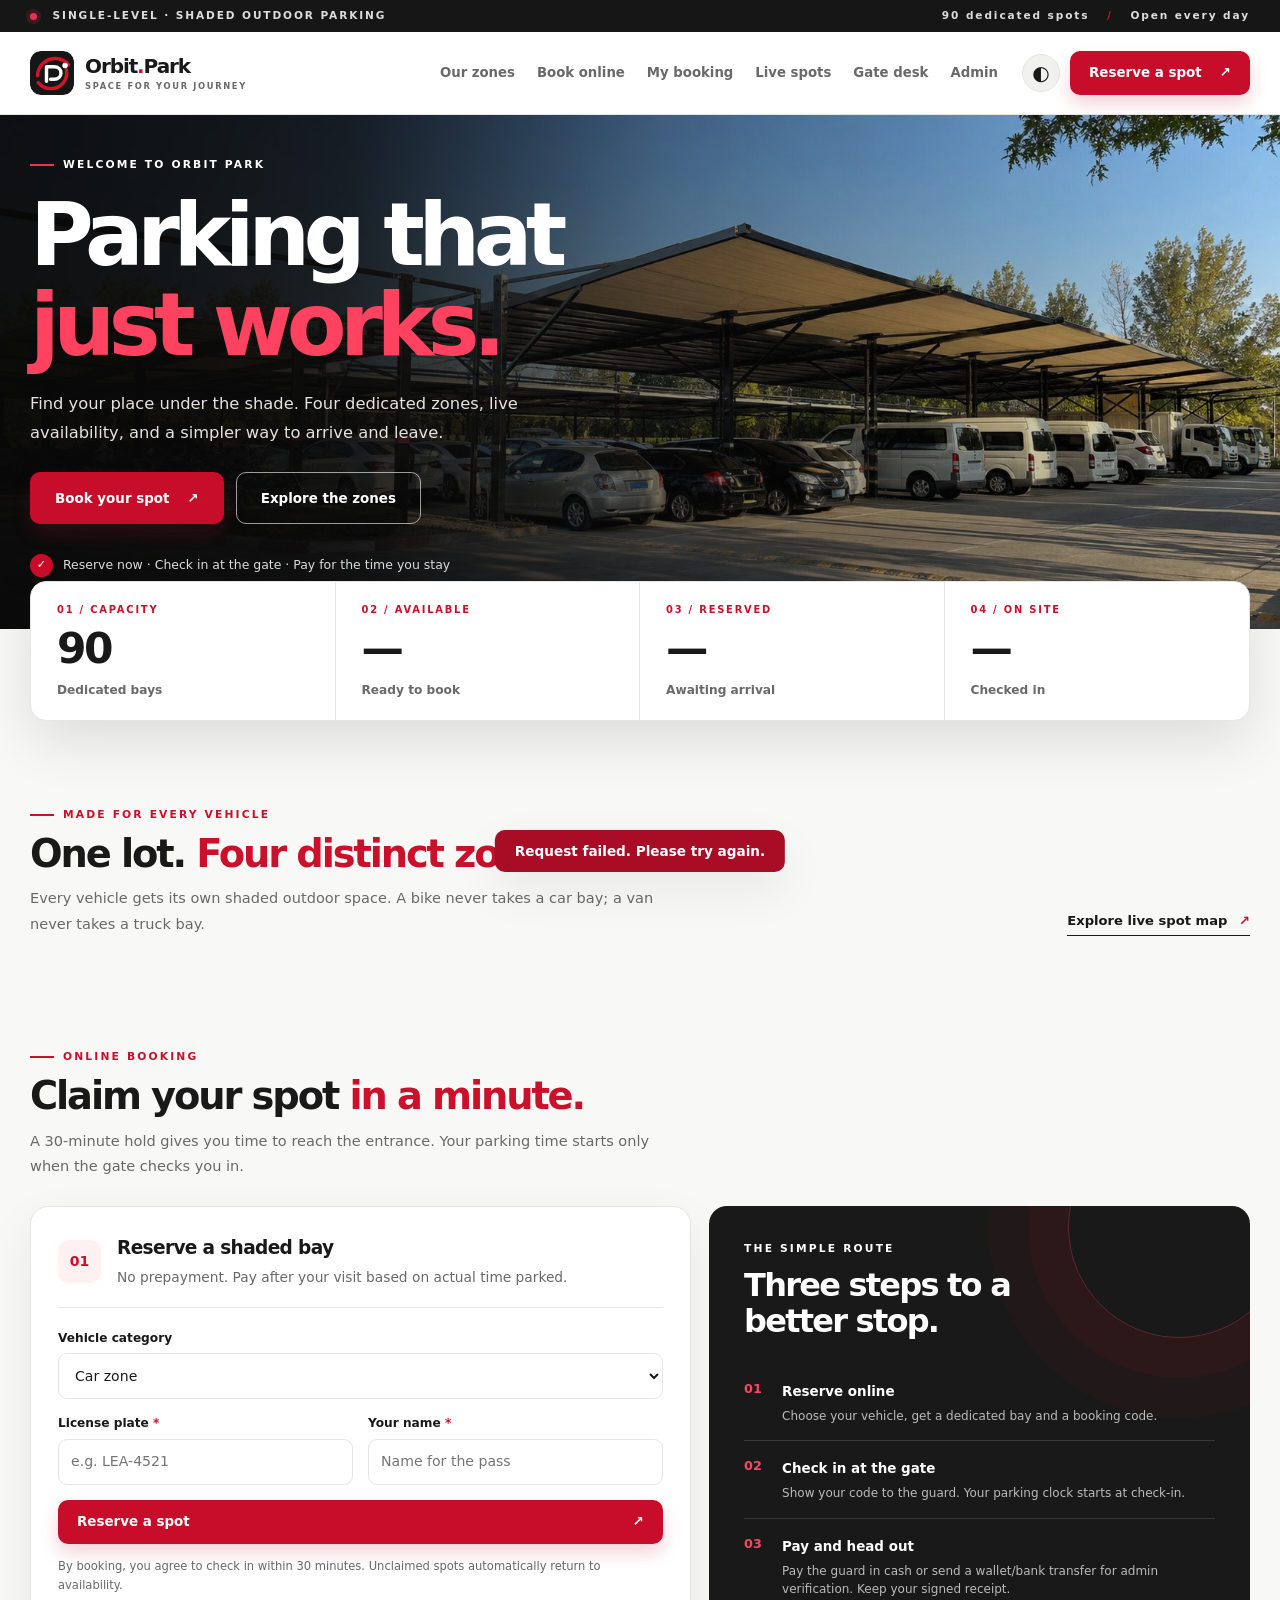
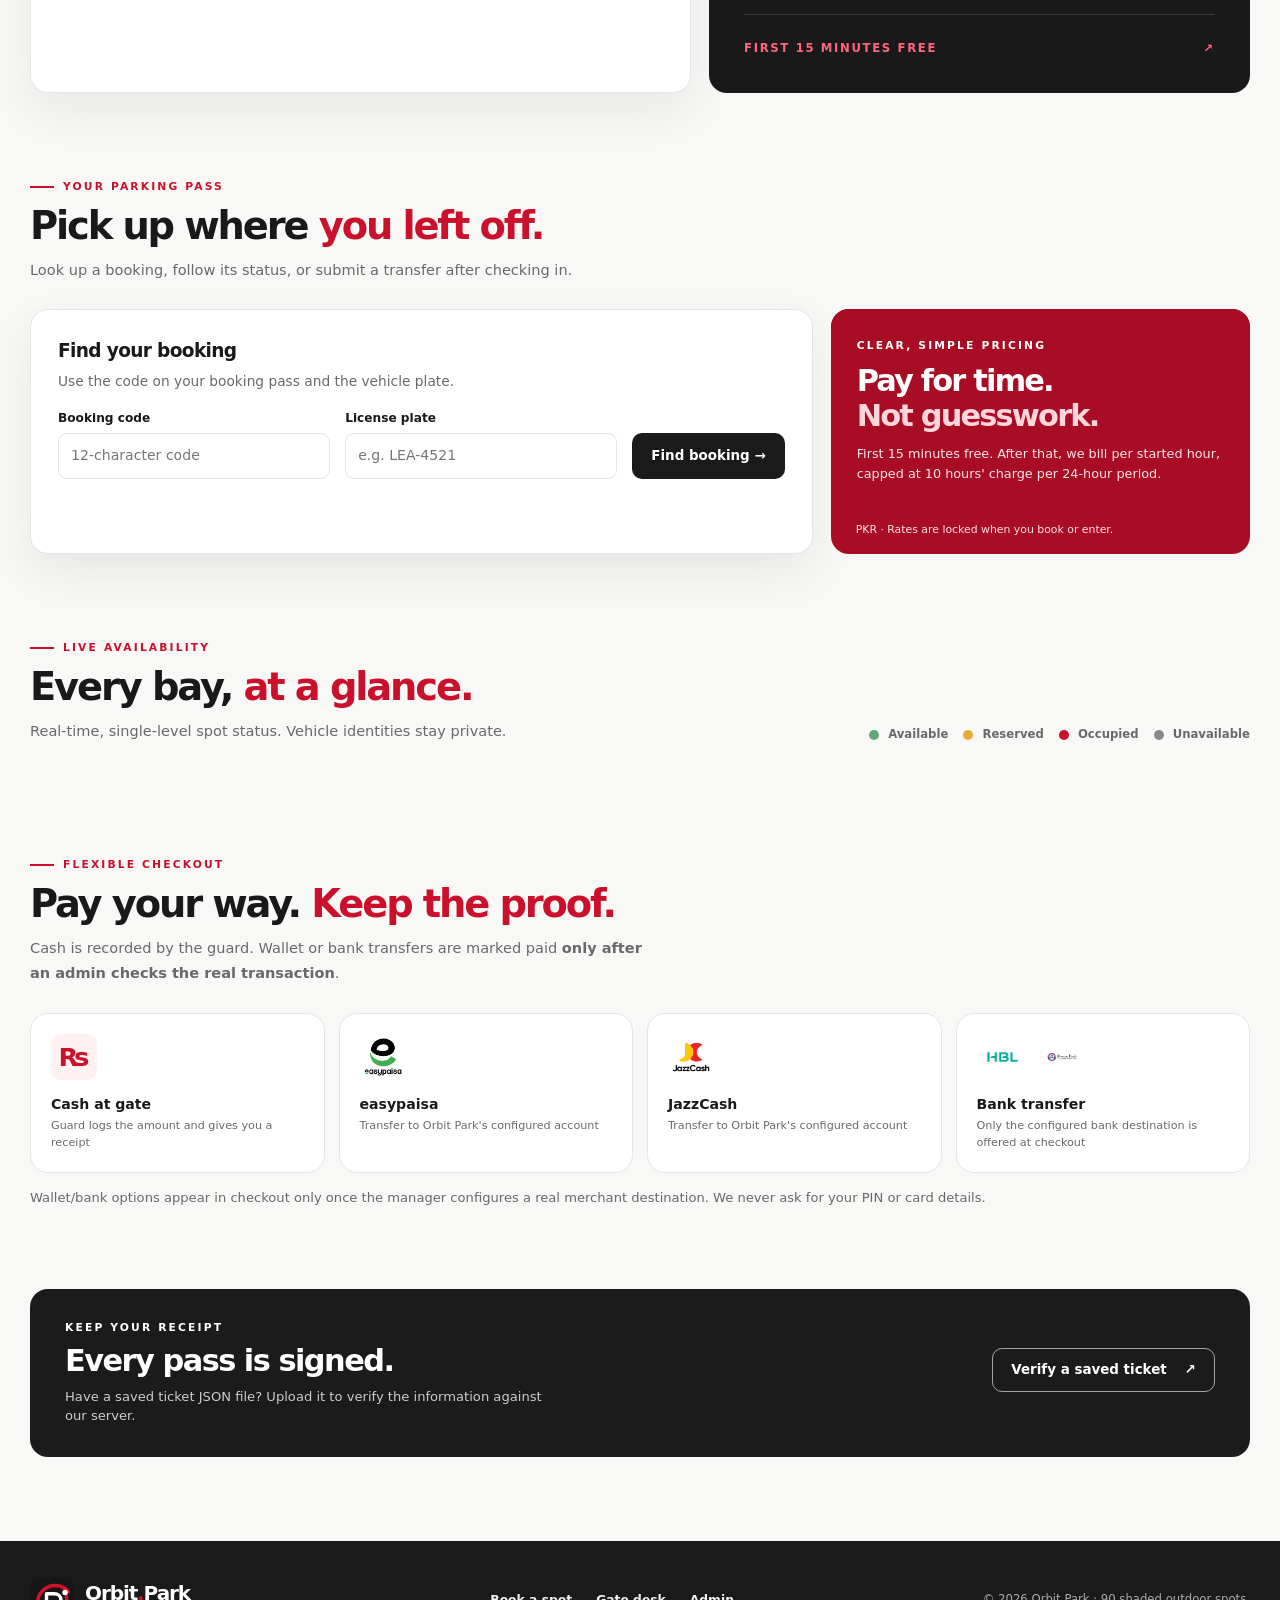
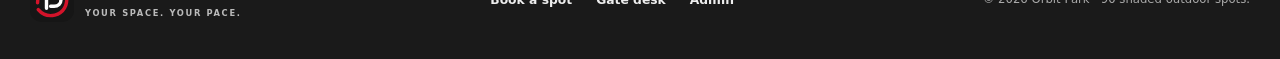
==== web/index.html @ 3fe0fc77 "Build Orbit Park single-level parking workflows Co-authored-by: arena-agent <297053741+arena-agent@u" ====
<!doctype html>
<html lang="en" data-theme="light">
<head>
  <meta charset="utf-8">
  <meta name="viewport" content="width=device-width, initial-scale=1, viewport-fit=cover">
  <meta name="theme-color" content="#171717">
  <meta name="description" content="Reserve a shaded spot at Orbit Park. 90 dedicated bays for cars, bikes, vans and trucks.">
  <title>Orbit Park — A better place to park</title>
  <link rel="icon" href="img/logo.svg" type="image/svg+xml">
  <link rel="stylesheet" href="style.css">
</head>
<body>
  <div class="announcement"><div class="shell announcement-inner"><span><i class="live-dot"></i> SINGLE-LEVEL · SHADED OUTDOOR PARKING</span><span>90 dedicated spots <span class="sep">/</span> Open every day</span></div></div>
  <header class="topbar"><div class="shell nav-shell">
    <a class="brand" href="/" aria-label="Orbit Park home"><img src="img/logo.svg" alt="" width="44" height="44"><span><b>Orbit<span class="brand-accent">.</span>Park</b><small>SPACE FOR YOUR JOURNEY</small></span></a>
    <nav class="nav" id="siteNav" aria-label="Main navigation"><a href="#zones">Our zones</a><a href="#booking">Book online</a><a href="#manage">My booking</a><a href="#map">Live spots</a><a class="nav-gate" href="/gate">Gate desk</a><a href="/admin">Admin</a></nav>
    <div class="nav-actions"><button id="themeToggle" class="theme-toggle" type="button" title="Switch light / dark theme" aria-label="Switch light / dark theme">◐</button><a class="btn btn-red nav-cta" href="#booking">Reserve a spot <span aria-hidden="true">↗</span></a><button class="burger" id="burger" type="button" aria-controls="siteNav" aria-expanded="false" aria-label="Open menu"><span></span><span></span><span></span></button></div>
  </div></header>

  <main>
    <section class="hero" id="top"><img class="hero-photo" src="img/orbit-outdoor-parking.jpg" alt="Realistic view of a shaded outdoor parking lot with separate motorcycle, car, van and truck areas" id="heroImg"><div class="hero-overlay"></div>
      <div class="shell hero-inner"><div class="hero-content"><div class="eyebrow light"><span class="dash"></span> WELCOME TO ORBIT PARK</div>
        <h1>Parking that<br><em>just works.</em></h1><p>Find your place under the shade. Four dedicated zones, live availability, and a simpler way to arrive and leave.</p>
        <div class="hero-actions"><a href="#booking" class="btn btn-red btn-lg">Book your spot <span aria-hidden="true">↗</span></a><a href="#zones" class="btn btn-outline-white btn-lg">Explore the zones</a></div>
        <div class="hero-proof"><span class="proof-icon">✓</span><span>Reserve now · Check in at the gate · Pay for the time you stay</span></div>
      </div></div><div class="hero-index" aria-hidden="true">01 / 04 &nbsp; • &nbsp; BIKES &nbsp; • &nbsp; CARS &nbsp; • &nbsp; VANS &nbsp; • &nbsp; TRUCKS</div>
    </section>

    <div class="shell main-content">
      <section class="metrics" aria-label="Live parking availability"><div class="metric"><span>01 / CAPACITY</span><strong id="sTotal">90</strong><small>Dedicated bays</small></div><div class="metric"><span>02 / AVAILABLE</span><strong id="sFree">—</strong><small>Ready to book</small></div><div class="metric"><span>03 / RESERVED</span><strong id="sReserved">—</strong><small>Awaiting arrival</small></div><div class="metric"><span>04 / ON SITE</span><strong id="sOccupied">—</strong><small>Checked in</small></div></section>

      <section class="section" id="zones"><div class="section-heading"><div><div class="eyebrow"><span class="dash"></span> MADE FOR EVERY VEHICLE</div><h2>One lot. <span>Four distinct zones.</span></h2><p>Every vehicle gets its own shaded outdoor space. A bike never takes a car bay; a van never takes a truck bay.</p></div><a href="#map" class="text-link">Explore live spot map <span>↗</span></a></div><div class="zone-cards" id="zoneCards" aria-live="polite"></div></section>

      <section class="section booking-section" id="booking"><div class="section-heading"><div><div class="eyebrow"><span class="dash"></span> ONLINE BOOKING</div><h2>Claim your spot <span>in a minute.</span></h2><p>A 30-minute hold gives you time to reach the entrance. Your parking time starts only when the gate checks you in.</p></div></div>
        <div class="booking-layout"><div class="panel form-panel"><div class="panel-head"><div class="panel-icon">01</div><div><h3>Reserve a shaded bay</h3><p>No prepayment. Pay after your visit based on actual time parked.</p></div></div>
          <form id="bookingForm" autocomplete="off"><label for="bType">Vehicle category</label><select id="bType" required><option value="CAR">Car zone</option><option value="MOTORCYCLE">Bike zone</option><option value="VAN">Van zone</option><option value="TRUCK">Truck zone</option></select>
            <div class="form-row"><div><label for="bPlate">License plate <span class="required">*</span></label><input id="bPlate" required maxlength="15" pattern="[A-Za-z0-9\- ]{2,15}" placeholder="e.g. LEA-4521" autocapitalize="characters"></div><div><label for="bOwner">Your name <span class="required">*</span></label><input id="bOwner" required maxlength="60" placeholder="Name for the pass"></div></div>
            <button class="btn btn-red btn-wide" type="submit" id="bookBtn">Reserve a spot <span aria-hidden="true">↗</span></button><p class="form-note">By booking, you agree to check in within 30 minutes. Unclaimed spots automatically return to availability.</p>
          </form></div>
          <aside class="process-panel"><div class="eyebrow light">THE SIMPLE ROUTE</div><h3>Three steps to a better stop.</h3><div class="process-steps"><div><span class="process-num">01</span><div><b>Reserve online</b><p>Choose your vehicle, get a dedicated bay and a booking code.</p></div></div><div><span class="process-num">02</span><div><b>Check in at the gate</b><p>Show your code to the guard. Your parking clock starts at check-in.</p></div></div><div><span class="process-num">03</span><div><b>Pay and head out</b><p>Pay the guard in cash or send a wallet/bank transfer for admin verification. Keep your signed receipt.</p></div></div></div><div class="process-foot">FIRST 15 MINUTES FREE <span>↗</span></div></aside>
        </div>
      </section>

      <section class="section manage-section" id="manage"><div class="section-heading"><div><div class="eyebrow"><span class="dash"></span> YOUR PARKING PASS</div><h2>Pick up where <span>you left off.</span></h2><p>Look up a booking, follow its status, or submit a transfer after checking in.</p></div></div>
        <div class="manage-layout"><div class="panel"><h3>Find your booking</h3><p class="muted">Use the code on your booking pass and the vehicle plate.</p><form class="form-row lookup-form" id="lookupForm"><div><label for="lookupId">Booking code</label><input id="lookupId" required maxlength="16" placeholder="12-character code" autocapitalize="characters"></div><div><label for="lookupPlate">License plate</label><input id="lookupPlate" required maxlength="15" placeholder="e.g. LEA-4521" autocapitalize="characters"></div><button class="btn btn-dark" type="submit">Find booking →</button></form><div id="bookingResult" class="hidden" aria-live="polite"></div></div>
          <div class="rates-panel"><div class="rates-head"><span class="eyebrow light">CLEAR, SIMPLE PRICING</span><h3>Pay for time.<br><em>Not guesswork.</em></h3><p>First 15 minutes free. After that, we bill per started hour, capped at 10 hours' charge per 24-hour period.</p></div><div id="ratesList"></div><small>PKR · Rates are locked when you book or enter.</small></div></div>
      </section>

      <section class="section" id="map"><div class="section-heading"><div><div class="eyebrow"><span class="dash"></span> LIVE AVAILABILITY</div><h2>Every bay, <span>at a glance.</span></h2><p>Real-time, single-level spot status. Vehicle identities stay private.</p></div><div class="legend"><span><i class="legend-dot free"></i> Available</span><span><i class="legend-dot reserved"></i> Reserved</span><span><i class="legend-dot occupied"></i> Occupied</span><span><i class="legend-dot blocked"></i> Unavailable</span></div></div><div id="zonesMap" class="map-sections" aria-live="polite"></div></section>

      <section class="section payment-information" id="payments"><div class="section-heading"><div><div class="eyebrow"><span class="dash"></span> FLEXIBLE CHECKOUT</div><h2>Pay your way. <span>Keep the proof.</span></h2><p>Cash is recorded by the guard. Wallet or bank transfers are marked paid <strong>only after an admin checks the real transaction</strong>.</p></div></div><div class="payment-tiles"><div class="payment-tile"><div class="cash-icon">₨</div><b>Cash at gate</b><small>Guard logs the amount and gives you a receipt</small></div><div class="payment-tile"><img src="img/easypaisa.png" alt="Official easypaisa logo"><b>easypaisa</b><small>Transfer to Orbit Park's configured account</small></div><div class="payment-tile"><img src="img/jazzcash.png" alt="Official JazzCash logo"><b>JazzCash</b><small>Transfer to Orbit Park's configured account</small></div><div class="payment-tile bank-logos"><div><img src="img/hbl.png" alt="HBL logo"><img src="img/meezan.webp" alt="Meezan Bank logo"></div><b>Bank transfer</b><small>Only the configured bank destination is offered at checkout</small></div></div><p class="muted small">Wallet/bank options appear in checkout only once the manager configures a real merchant destination. We never ask for your PIN or card details.</p></section>

      <section class="verify-strip"><div><div class="eyebrow light">KEEP YOUR RECEIPT</div><h2>Every pass is signed.</h2><p>Have a saved ticket JSON file? Upload it to verify the information against our server.</p></div><label class="btn btn-outline-white" for="verifyFile">Verify a saved ticket <span aria-hidden="true">↗</span></label><input type="file" id="verifyFile" accept=".json,application/json" class="visually-hidden"><div id="verifyResult" class="verify-result" aria-live="polite"></div></section>
    </div>
  </main>
  <footer class="footer"><div class="shell footer-inner"><a class="brand" href="/"><img src="img/logo.svg" alt="" width="38" height="38"><span><b>Orbit<span class="brand-accent">.</span>Park</b><small>YOUR SPACE. YOUR PACE.</small></span></a><div><a href="#booking">Book a spot</a><a href="/gate">Gate desk</a><a href="/admin">Admin</a></div><small>© <span id="year"></span> Orbit Park · 90 shaded outdoor spots.</small></div></footer>

  <div class="modal" id="receiptModal" hidden role="dialog" aria-modal="true" aria-labelledby="receiptTitle"><div class="modal-box"><div class="modal-header"><div><span class="eyebrow">ORBIT PARK</span><h3 id="receiptTitle">Your parking pass</h3></div><button class="icon-button" id="receiptClose" type="button" aria-label="Close receipt">×</button></div><div id="receiptContent" class="receipt"></div><div class="modal-actions"><button id="receiptPng" type="button" class="btn btn-red">↓ Save image</button><button id="receiptPrint" type="button" class="btn btn-dark">Print</button><button id="receiptJson" type="button" class="btn btn-plain">↓ Ticket file</button><button id="receiptHtml" type="button" class="btn btn-plain">↓ HTML</button><button id="receiptShare" type="button" class="btn btn-plain">Share</button></div></div></div>
  <div class="toast" id="toast" role="status" aria-live="polite"></div>
  <script src="common.js"></script><script src="app.js"></script>
</body>
</html>
---- web/style.css ----
/* Orbit Park — red / black / white. Single-level, shaded outdoor parking. */
:root{--bg:#f8f8f7;--surface:#fff;--surface-2:#f1f1f0;--ink:#191919;--muted:#696969;--line:#e6e5e3;--red:#ca102a;--red-deep:#a00a20;--red-wash:#fff0f2;--black:#191919;--shadow:0 18px 48px rgba(21,20,20,.07);--radius:18px;color-scheme:light}
[data-theme="dark"]{--bg:#111112;--surface:#1b1b1d;--surface-2:#262629;--ink:#fafafa;--muted:#b2b2b4;--line:#343437;--red:#ed3150;--red-deep:#c91234;--red-wash:#391d25;--black:#111112;--shadow:0 18px 48px rgba(0,0,0,.24);color-scheme:dark}
*{box-sizing:border-box}html{scroll-behavior:smooth;scroll-padding-top:105px}body{margin:0;background:var(--bg);color:var(--ink);font:16px/1.5 Inter,"Segoe UI",system-ui,-apple-system,sans-serif;-webkit-font-smoothing:antialiased}button,input,select,textarea{font:inherit}button,a{-webkit-tap-highlight-color:transparent}a{color:inherit}button{cursor:pointer}img{max-width:100%}.hidden,[hidden]{display:none!important}.visually-hidden{position:absolute;width:1px;height:1px;padding:0;margin:-1px;overflow:hidden;clip:rect(0,0,0,0);white-space:nowrap;border:0}.shell{width:min(1220px,calc(100% - 48px));margin:auto}.muted{color:var(--muted)}.small{font-size:.82rem}.red-period,.brand-accent{color:var(--red)}.required{color:var(--red)}
:focus-visible{outline:3px solid var(--red);outline-offset:3px}::selection{background:var(--red);color:#fff}
.announcement{background:#161616;color:#ddd;font-size:.66rem;font-weight:750;letter-spacing:.18em}.announcement-inner{display:flex;align-items:center;justify-content:space-between;gap:16px;min-height:32px}.announcement .sep{color:var(--red);padding:0 12px}.live-dot{display:inline-block;width:7px;height:7px;background:#eb3150;border-radius:50%;box-shadow:0 0 0 4px rgba(235,49,80,.16);margin-right:10px;vertical-align:middle}.topbar{background:var(--surface);border-bottom:1px solid var(--line);position:sticky;top:0;z-index:20}.nav-shell{display:flex;align-items:center;gap:24px;min-height:82px}.brand{display:inline-flex;align-items:center;gap:11px;text-decoration:none;flex-shrink:0}.brand img{width:44px;height:44px;border-radius:11px}.brand > span{display:flex;flex-direction:column;line-height:1.1}.brand b{font-size:1.25rem;letter-spacing:-.055em;font-weight:850;color:var(--ink)}.brand small{font-size:.52rem;letter-spacing:.2em;font-weight:800;color:var(--muted);margin-top:5px}.nav{display:flex;align-items:center;justify-content:center;gap:22px;margin-left:auto}.nav a{text-decoration:none;font-size:.83rem;font-weight:700;color:var(--muted);white-space:nowrap;transition:color .15s}.nav a:hover{color:var(--red)}.nav-actions{display:flex;align-items:center;gap:10px;flex-shrink:0}.theme-toggle{border:1px solid var(--line);border-radius:50%;width:38px;height:38px;background:var(--surface-2);color:var(--ink);font-size:1.25rem;line-height:1}.theme-toggle:hover{color:var(--red)}.burger{display:none;flex-direction:column;gap:4px;justify-content:center;align-items:center;width:42px;height:42px;border:1px solid var(--line);border-radius:10px;background:var(--surface)}.burger span{width:20px;height:2px;background:var(--ink);border-radius:2px}
.btn{display:inline-flex;align-items:center;justify-content:center;gap:18px;min-height:44px;padding:11px 18px;border-radius:10px;font-size:.84rem;font-weight:800;line-height:1.15;white-space:nowrap;text-decoration:none;border:1px solid transparent;transition:transform .18s,background .18s,box-shadow .18s,color .18s}.btn:hover:not(:disabled){transform:translateY(-2px)}.btn:disabled{opacity:.56;cursor:not-allowed}.btn-red{color:#fff;background:#c80d2a;box-shadow:0 9px 18px rgba(199,17,46,.19)}.btn-red:hover:not(:disabled){background:#a80820;box-shadow:0 13px 24px rgba(199,17,46,.25)}.btn-dark{background:#1a1a1a;color:#fff}.btn-dark:hover:not(:disabled){background:#353535}.btn-plain{background:var(--surface);border-color:var(--line);color:var(--ink)}.btn-plain:hover:not(:disabled){border-color:var(--red);color:var(--red)}.btn-outline-white{border-color:rgba(255,255,255,.6);background:transparent;color:#fff}.btn-outline-white:hover{border-color:#fff;background:rgba(255,255,255,.11)}.btn-lg{min-height:52px;padding:15px 24px}.btn-wide{width:100%;justify-content:space-between}.text-link{text-decoration:none;color:var(--ink);font-size:.82rem;font-weight:800;white-space:nowrap;border-bottom:1px solid var(--ink);padding-bottom:5px}.text-link span{color:var(--red);margin-left:7px}
.hero{position:relative;min-height:492px;background:#1b1b1b;overflow:hidden;color:#fff}.hero-photo{position:absolute;inset:0;width:100%;height:100%;object-fit:cover;object-position:center 58%;transition:transform 8s ease-out}.hero:hover .hero-photo{transform:scale(1.04)}.hero-overlay{position:absolute;inset:0;background:linear-gradient(90deg,rgba(9,9,9,.9) 0%,rgba(10,10,10,.81) 27%,rgba(13,13,13,.46) 51%,rgba(14,14,14,.03) 100%),linear-gradient(0deg,rgba(0,0,0,.24),transparent 45%)}.hero-inner{position:relative;min-height:492px;display:flex;align-items:center}.hero-content{max-width:620px;padding:42px 0 52px}.eyebrow{display:flex;align-items:center;gap:9px;color:var(--red);font-size:.67rem;font-weight:850;letter-spacing:.2em;text-transform:uppercase}.eyebrow.light{color:#fff}.eyebrow .dash{display:inline-block;width:24px;height:2px;background:var(--red)}.hero .eyebrow{color:#fff}.hero .eyebrow .dash{background:#ed3150}.hero h1{font-size:clamp(3.7rem,6.8vw,6.4rem);letter-spacing:-.075em;line-height:1.035;margin:17px 0 20px;font-weight:880}.hero h1 em,.auth-intro h1 em{font-style:normal;color:#ff4260}.hero p{font-size:1.02rem;line-height:1.75;max-width:510px;color:#e6e2e2;margin:0 0 25px}.hero-actions{display:flex;flex-wrap:wrap;gap:12px}.hero-proof{display:flex;align-items:center;gap:10px;color:#ddd;font-size:.78rem;margin-top:30px}.proof-icon{display:grid;place-items:center;width:23px;height:23px;border-radius:50%;background:#c80d2a;color:#fff;font-size:.7rem;font-weight:900}.hero-index{position:absolute;right:30px;bottom:27px;font-size:.66rem;letter-spacing:.12em;font-weight:800;color:#fff}.main-content{padding-bottom:84px}
.metrics{position:relative;z-index:3;margin-top:-48px;display:grid;grid-template-columns:repeat(4,1fr);background:var(--surface);border-radius:16px;box-shadow:0 20px 55px rgba(13,13,13,.11);border:1px solid var(--line);overflow:hidden}.metric{padding:21px 26px;display:flex;flex-direction:column;border-right:1px solid var(--line)}.metric:last-child{border-right:0}.metric span{font-size:.62rem;font-weight:850;letter-spacing:.18em;color:var(--red)}.metric strong{font-size:2.65rem;font-weight:850;line-height:1.15;letter-spacing:-.06em;margin:7px 0}.metric small{color:var(--muted);font-weight:650;font-size:.76rem}.section{padding-top:86px}.section-heading{display:flex;align-items:flex-end;justify-content:space-between;gap:25px;margin-bottom:27px}.section-heading h2{font-size:clamp(1.85rem,3vw,2.7rem);letter-spacing:-.055em;line-height:1.15;margin:9px 0;font-weight:840}.section-heading h2 span{color:var(--red)}.section-heading p{margin:0;max-width:630px;color:var(--muted);font-size:.91rem;line-height:1.75}
.zone-cards{display:grid;grid-template-columns:repeat(4,1fr);gap:16px}.zone-card{background:var(--surface);border:1px solid var(--line);border-radius:var(--radius);padding:23px;display:flex;flex-direction:column;min-height:244px;box-shadow:var(--shadow);transition:transform .2s,border-color .2s}.zone-card:hover{transform:translateY(-4px);border-color:var(--red)}.zone-card:first-child{background:#1e1e1f;color:#fff;border-color:#1e1e1f}.zone-card:first-child .zone-meta,.zone-card:first-child .zone-sub{color:#c9c9c9}.zone-card:first-child .zone-progress{background:#3c3c3c}.zone-top{display:flex;align-items:center;justify-content:space-between}.zone-icon{display:inline-flex;width:52px;height:52px;align-items:center;justify-content:center;border-radius:13px;background:var(--red-wash)}.zone-icon img{width:34px;height:34px;object-fit:contain}.zone-card:first-child .zone-icon{background:#44212a}.zone-tag{font-size:.61rem;letter-spacing:.13em;font-weight:900;color:var(--red)}.zone-card h3{font-size:1.37rem;letter-spacing:-.045em;margin:23px 0 1px}.zone-sub{font-size:.73rem;color:var(--muted);margin:0}.zone-number{display:flex;align-items:baseline;gap:8px;margin:18px 0 12px}.zone-number strong{font-size:2rem;line-height:1;font-weight:850;letter-spacing:-.06em}.zone-number span{font-size:.75rem;color:var(--muted)}.zone-progress{background:var(--surface-2);height:6px;border-radius:99px;overflow:hidden}.zone-progress i{display:block;height:100%;background:var(--red);border-radius:99px}.zone-foot{display:flex;justify-content:space-between;align-items:center;margin-top:17px;font-size:.73rem;font-weight:750}.zone-foot a{text-decoration:none;color:var(--red)}.zone-card:first-child .zone-foot a{color:#ff6b80}
.booking-layout,.manage-layout{display:grid;grid-template-columns:1.1fr .9fr;gap:18px}.panel{border:1px solid var(--line);background:var(--surface);border-radius:var(--radius);padding:27px;box-shadow:var(--shadow)}.panel h2,.panel h3{font-size:1.16rem;letter-spacing:-.035em;margin:0 0 5px}.panel p{font-size:.86rem;line-height:1.65;margin:0 0 16px;color:var(--muted)}.panel-head{display:flex;align-items:center;gap:16px;border-bottom:1px solid var(--line);padding-bottom:18px;margin-bottom:21px}.panel-head p{margin:0}.panel-icon{flex:none;width:43px;height:43px;border-radius:11px;background:var(--red-wash);color:var(--red);display:grid;place-items:center;font-size:.88rem;font-weight:850}form label,label{display:block;margin-bottom:6px;color:var(--ink);font-size:.76rem;font-weight:750}input,select,textarea{width:100%;display:block;min-height:46px;border:1px solid var(--line);border-radius:9px;padding:10px 12px;background:var(--surface);color:var(--ink);font-size:.88rem;outline:0;transition:border-color .2s,box-shadow .2s;margin-bottom:15px}input:focus,select:focus,textarea:focus{border-color:var(--red);box-shadow:0 0 0 3px rgba(200,13,42,.12)}textarea{resize:vertical}.form-row{display:flex;align-items:flex-start;gap:15px}.form-row>div{flex:1;min-width:0}.form-note{font-size:.72rem!important;color:var(--muted);line-height:1.65;margin:13px 0 0!important}.process-panel{background:#191919;border-radius:var(--radius);padding:35px;color:#fff;position:relative;overflow:hidden}.process-panel:before{content:"";position:absolute;right:-40px;top:-90px;width:220px;height:220px;border:1px solid #5f2830;border-radius:50%;box-shadow:0 0 0 40px rgba(190,15,40,.07),0 0 0 80px rgba(190,15,40,.04)}.process-panel h3{font-size:2rem;line-height:1.14;letter-spacing:-.055em;max-width:340px;margin:10px 0 24px;position:relative}.process-steps{position:relative}.process-steps>div{display:flex;gap:16px;padding:15px 0;border-bottom:1px solid #393939}.process-num{flex:none;font-size:.8rem;font-weight:850;color:#f54862;width:22px}.process-steps b{font-size:.84rem}.process-steps p{font-size:.75rem;line-height:1.55;color:#bbb;margin:4px 0 0}.process-foot{display:flex;justify-content:space-between;color:#ff667b;font-weight:850;font-size:.73rem;letter-spacing:.14em;margin-top:25px}.manage-layout{grid-template-columns:1.4fr .75fr}.lookup-form{align-items:end}.lookup-form .btn{margin-bottom:15px;min-height:46px}.ticket-card{margin-top:22px;padding:17px;border:1px solid var(--line);border-radius:13px;background:var(--bg)}.ticket-card h4{font-size:1.05rem;letter-spacing:-.03em;margin:0 0 10px}.ticket-grid{display:grid;grid-template-columns:repeat(2,1fr);gap:11px}.ticket-grid>div span{display:block;font-size:.65rem;letter-spacing:.08em;font-weight:800;color:var(--muted);text-transform:uppercase}.ticket-grid>div strong{display:block;font-size:.86rem;margin-top:2px;overflow-wrap:anywhere}.ticket-actions{display:flex;flex-wrap:wrap;gap:9px;margin-top:18px}.ticket-actions .btn{min-height:39px}.status-badge{display:inline-block;border-radius:99px;padding:4px 10px;font-size:.68rem;font-weight:850;letter-spacing:.04em;background:var(--red-wash);color:var(--red);white-space:nowrap}.status-badge.PARKED,.status-badge.PAID{background:#e9f8ed;color:#16733e}.status-badge.RESERVED,.status-badge.PENDING_VERIFICATION{background:#fff4e3;color:#9e6200}.status-badge.CANCELLED,.status-badge.EXPIRED{background:var(--surface-2);color:var(--muted)}[data-theme="dark"] .status-badge.PARKED,[data-theme="dark"] .status-badge.PAID{background:#1b3725;color:#87d8a0}[data-theme="dark"] .status-badge.RESERVED,[data-theme="dark"] .status-badge.PENDING_VERIFICATION{background:#3e321e;color:#ffcc70}.notice-box,.warning-box{padding:12px 14px;margin-top:15px;border-left:3px solid var(--red);background:var(--red-wash);border-radius:5px;color:var(--ink);font-size:.78rem;line-height:1.55}.warning-box{border-color:#e09620;background:#fff7e9;color:#594114}[data-theme="dark"] .warning-box{background:#392d1b;color:#f9dda9}.payment-checkout{border-top:1px solid var(--line);margin-top:18px;padding-top:20px}.payment-checkout h4{margin:0 0 4px}.payment-checkout>p{font-size:.78rem}.payment-picker{display:flex;gap:9px;flex-wrap:wrap;margin:13px 0}.method-option{display:inline-flex;align-items:center;gap:9px;padding:8px 12px;border:1px solid var(--line);border-radius:10px;background:var(--surface);font-size:.78rem;font-weight:800;color:var(--ink)}.method-option.active{border-color:var(--red);box-shadow:0 0 0 2px rgba(200,13,42,.12)}.method-option img{width:29px;height:29px;object-fit:contain;background:#fff;border-radius:5px;padding:2px}.destination-box{border:1px dashed var(--red);background:var(--red-wash);padding:12px 14px;border-radius:9px;font-size:.79rem;margin-bottom:15px}.destination-box b{display:block;font-size:1.03rem;letter-spacing:.01em;color:var(--ink);overflow-wrap:anywhere}.destination-box small{color:var(--muted)}.rates-panel{background:#a90d25;color:#fff;border-radius:var(--radius);overflow:hidden}.rates-head{padding:29px 26px 21px;background:#a90d25}.rates-head h3{font-size:1.9rem;letter-spacing:-.06em;line-height:1.14;margin:10px 0}.rates-head h3 em{font-style:normal;color:#ffd6dc}.rates-head p{font-size:.8rem;color:#ffe4e9;line-height:1.6;margin:0}.rate-line{padding:12px 25px;display:flex;align-items:center;justify-content:space-between;border-top:1px solid rgba(255,255,255,.21);font-size:.82rem;font-weight:700}.rates-panel>small{display:block;padding:16px 25px;color:#ffe2e6;font-size:.68rem}
.legend{display:flex;align-items:center;gap:15px;flex-wrap:wrap;font-size:.73rem;color:var(--muted);font-weight:750}.legend-dot{display:inline-block;vertical-align:middle;width:10px;height:10px;border-radius:50%;margin-right:5px}.legend-dot.free{background:#64a77b}.legend-dot.reserved{background:#e5aa38}.legend-dot.occupied{background:var(--red)}.legend-dot.blocked{background:#898989}.map-sections{display:grid;grid-template-columns:repeat(2,1fr);gap:15px}.map-zone{background:var(--surface);border:1px solid var(--line);border-radius:var(--radius);padding:19px;box-shadow:var(--shadow)}.map-zone header{display:flex;justify-content:space-between;align-items:center;gap:12px;border-bottom:1px solid var(--line);padding-bottom:13px;margin-bottom:13px}.map-zone h3{margin:0;font-size:.96rem;letter-spacing:-.03em}.map-zone h3 img{width:22px;height:22px;vertical-align:middle;margin-right:7px}.map-zone header small{font-size:.72rem;color:var(--muted);font-weight:800}.spot-grid{display:grid;grid-template-columns:repeat(auto-fill,minmax(62px,1fr));gap:7px}.spot{border-radius:8px;border:1px solid var(--line);background:var(--surface-2);color:var(--ink);height:56px;display:flex;flex-direction:column;justify-content:center;align-items:center;font-size:.71rem;font-weight:850}.spot small{display:block;font-size:.54rem;font-weight:750;letter-spacing:.02em;text-transform:uppercase}.spot.free{border-color:#88b899;background:#edf8ef;color:#246338}.spot.reserved{border-color:#ecd498;background:#fff6db;color:#815a00}.spot.occupied{border-color:#e3a3b0;background:#fcebef;color:#a0132a}.spot.blocked{border-color:#d2d2d2;background:#eeeeed;color:#777}[data-theme="dark"] .spot.free{background:#203b2b;color:#8edd9d;border-color:#377f4b}[data-theme="dark"] .spot.reserved{background:#3c321b;color:#f3d082;border-color:#896726}[data-theme="dark"] .spot.occupied{background:#3a2028;color:#ffaab7;border-color:#8c384a}[data-theme="dark"] .spot.blocked{background:#2a2a2d;color:#aaa;border-color:#555}.admin-map .spot:not(.occupied):hover{outline:2px solid var(--red);cursor:pointer}.admin-map .spot.occupied,.admin-map .spot.reserved{cursor:not-allowed}
.payment-tiles{display:grid;grid-template-columns:repeat(4,1fr);gap:14px}.payment-tile{border:1px solid var(--line);border-radius:var(--radius);background:var(--surface);padding:20px;min-height:159px;display:flex;flex-direction:column;align-items:flex-start}.payment-tile>img{height:46px;max-width:105px;object-fit:contain;object-position:left center;background:#fff;border-radius:6px;padding:4px}.payment-tile b{font-size:.88rem;margin:14px 0 3px}.payment-tile small{color:var(--muted);line-height:1.5;font-size:.7rem}.cash-icon{height:46px;width:46px;display:grid;place-items:center;font-weight:850;font-size:1.6rem;border-radius:10px;background:var(--red-wash);color:var(--red)}.bank-logos>div{display:flex;gap:7px;align-items:center;height:46px}.bank-logos img{height:38px;width:52px;object-fit:contain;background:#fff;border-radius:6px;padding:3px}.payment-information>p{margin-top:15px}.verify-strip{background:#1b1b1b;border-radius:var(--radius);padding:31px 35px;color:#fff;margin-top:82px;display:flex;align-items:center;justify-content:space-between;gap:20px;flex-wrap:wrap}.verify-strip h2{font-size:1.9rem;line-height:1;margin:10px 0;letter-spacing:-.05em}.verify-strip p{color:#ccc;font-size:.82rem;max-width:490px;margin:0}.verify-result{font-size:.78rem;flex-basis:100%;color:#fff}.verify-result:empty{display:none}.footer{background:#1a1a1a;color:#eee;padding:37px 0}.footer-inner{display:flex;justify-content:space-between;align-items:center;flex-wrap:wrap;gap:25px}.footer .brand b{color:#fff}.footer .brand small{color:#bbb}.footer-inner>div{display:flex;gap:24px}.footer-inner>div a{text-decoration:none;font-size:.77rem;font-weight:700}.footer-inner>div a:hover{color:#ff6b80}.footer-inner>small{color:#aaa;font-size:.73rem}
/* Receipts, print/export and notifications */
.modal{position:fixed;inset:0;z-index:60;background:rgba(0,0,0,.66);display:flex;align-items:center;justify-content:center;padding:16px;backdrop-filter:blur(4px)}.modal-box{width:min(505px,100%);max-height:94vh;overflow:auto;background:var(--surface);border-radius:19px;padding:22px;box-shadow:0 35px 100px rgba(0,0,0,.35)}.modal-header{display:flex;align-items:flex-start;justify-content:space-between;margin-bottom:13px}.modal-header h3{font-size:1.18rem;margin:4px 0;letter-spacing:-.04em}.icon-button{border:1px solid var(--line);background:var(--surface-2);color:var(--ink);border-radius:9px;font-size:1.5rem;line-height:1;width:35px;height:35px}.receipt{border:1px solid var(--line);background:var(--bg);padding:20px;border-radius:10px}.receipt-head{text-align:center;border-bottom:1px dashed var(--line);padding-bottom:14px;margin-bottom:10px}.receipt-head strong{display:block;font-size:1.3rem;letter-spacing:.12em}.receipt-head small{font-size:.7rem;color:var(--red);letter-spacing:.15em;font-weight:850}.receipt-row{display:flex;justify-content:space-between;gap:16px;border-bottom:1px dashed var(--line);padding:7px 0;font-size:.78rem}.receipt-row span:last-child{text-align:right;font-weight:750;overflow-wrap:anywhere}.receipt-total{font-size:1rem;color:var(--red);border-bottom:0;font-weight:850;padding-top:16px}.receipt-sign{font-size:.59rem;color:var(--muted);overflow-wrap:anywhere;margin-top:16px}.receipt-note{font-size:.72rem;color:var(--muted);text-align:center;margin:15px 0 0}.modal-actions{display:grid;grid-template-columns:repeat(2,1fr);gap:7px;margin-top:15px}.modal-actions .btn{min-width:0;font-size:.76rem}.toast{position:fixed;z-index:90;left:50%;bottom:28px;transform:translate(-50%,100px);max-width:min(460px,90vw);background:#222;color:#fff;font-size:.85rem;font-weight:750;padding:11px 20px;border-radius:10px;box-shadow:var(--shadow);transition:transform .25s;pointer-events:none;text-align:center}.toast.show{transform:translate(-50%,0)}.toast.error{background:#a90d25}
/* Guard & admin */
.staff-content{padding-top:39px;padding-bottom:80px}.staff-heading{display:flex;justify-content:space-between;align-items:flex-end;gap:16px;margin-bottom:25px}.staff-heading h1{font-size:clamp(2.2rem,4vw,3.4rem);line-height:1.1;letter-spacing:-.065em;margin:8px 0}.staff-heading p{margin:0;color:var(--muted);font-size:.86rem}.operator-label{background:var(--red-wash);border-radius:99px;padding:8px 12px;font-size:.64rem;letter-spacing:.13em;font-weight:850;color:var(--red)}.auth-layout{min-height:calc(100vh - 115px);display:grid;grid-template-columns:1.05fr .95fr;align-items:center;gap:7%;padding-top:55px;padding-bottom:90px}.auth-intro{background:#1c1c1d;color:#fff;border-radius:22px;padding:50px;min-height:480px;display:flex;flex-direction:column;justify-content:center;position:relative;overflow:hidden}.auth-intro:after{content:"";width:430px;height:430px;border-radius:50%;border:60px solid rgba(208,20,48,.14);position:absolute;right:-210px;bottom:-210px}.auth-intro h1{font-size:clamp(2.8rem,4vw,4.4rem);letter-spacing:-.07em;line-height:1.06;margin:17px 0}.auth-intro p{max-width:380px;color:#ccc;font-size:.88rem;line-height:1.8}.auth-mark{font-size:2.5rem;color:#ff4863;font-weight:880;margin-top:auto;line-height:1}.auth-mark span{display:block;color:#ddd;font-size:.65rem;letter-spacing:.14em;text-transform:uppercase;margin-top:7px}.auth-card{background:var(--surface);border:1px solid var(--line);padding:38px;box-shadow:var(--shadow);border-radius:20px}.auth-card h2{font-size:1.7rem;letter-spacing:-.05em;margin:15px 0 2px}.auth-card p{font-size:.82rem;margin:0 0 24px}.kpi-row,.admin-kpis{display:grid;grid-template-columns:repeat(4,1fr);gap:13px;margin-bottom:25px}.mini-kpi{border:1px solid var(--line);border-radius:13px;background:var(--surface);padding:20px;min-height:118px}.mini-kpi span{font-size:.63rem;letter-spacing:.14em;font-weight:850;color:var(--muted)}.mini-kpi strong{display:block;font-size:2rem;letter-spacing:-.05em;line-height:1.25;margin-top:7px}.mini-kpi small{display:block;color:var(--muted);font-size:.7rem}.mini-kpi.dark-kpi{background:#1b1b1b;border-color:#1b1b1b;color:#fff}.mini-kpi.dark-kpi span,.mini-kpi.dark-kpi small{color:#ddd}.admin-kpis .mini-kpi strong{font-size:1.65rem}.tabs{display:flex;align-items:center;gap:7px;border-bottom:1px solid var(--line);overflow-x:auto}.tab{border:0;border-bottom:3px solid transparent;background:transparent;color:var(--muted);font-weight:780;font-size:.81rem;white-space:nowrap;padding:13px 16px;min-height:48px}.tab.active{color:var(--red);border-color:var(--red)}.big-tabs{margin:20px 0}.big-tabs .tab{font-size:.88rem;padding:15px 23px}.pill{background:var(--red);color:#fff;font-size:.64rem;border-radius:99px;padding:2px 8px;margin-left:5px}.gate-workspace{display:grid;grid-template-columns:1.32fr .68fr;gap:18px}.gate-aside{display:flex;flex-direction:column;gap:14px}.tip-card{background:#202021;color:#fff;border-radius:var(--radius);padding:27px;min-height:230px}.tip-card h3{font-size:1.55rem;letter-spacing:-.055em;line-height:1.16;margin:12px 0}.tip-card p{font-size:.79rem;line-height:1.7;color:#ddd}.tip-card .eyebrow{color:#ff6a80}.zone-summary{display:grid;gap:7px}.zone-summary>div{display:flex;justify-content:space-between;border:1px solid var(--line);border-radius:10px;padding:10px 13px;background:var(--surface);font-size:.78rem}.inline-search{display:flex;gap:9px}.inline-search input{margin-bottom:0}.gate-workspace .panel{min-height:300px}.cash-form{border-top:1px solid var(--line);padding-top:20px;margin-top:17px}.cash-form h3,.digital-box h3{font-size:1rem;margin:0 0 4px}.cash-form p,.digital-box p{font-size:.78rem;color:var(--muted);line-height:1.65;margin:0 0 11px}.cash-change{display:flex;justify-content:space-between;border:1px solid var(--line);padding:10px 12px;border-radius:9px;margin-bottom:13px;font-size:.83rem}.cash-change b{color:var(--red)}.digital-box{border-top:1px solid var(--line);padding-top:20px;margin-top:22px}.table-wrap{overflow:auto}.staff-table-section{padding-top:58px}.table-panel{padding:8px 17px}.data-table{width:100%;border-collapse:collapse;font-size:.77rem}.data-table th{text-align:left;color:var(--muted);font-size:.64rem;letter-spacing:.1em;text-transform:uppercase;padding:14px 10px;border-bottom:1px solid var(--line);white-space:nowrap}.data-table td{padding:13px 10px;border-bottom:1px solid var(--line);white-space:nowrap}.data-table tbody tr:last-child td{border-bottom:0}.data-table tbody tr:hover td{background:var(--surface-2)}.data-table .btn{padding:7px 10px;min-height:33px;font-size:.69rem}.empty-state{border:1px dashed var(--line);border-radius:12px;padding:28px;text-align:center;color:var(--muted);background:var(--surface);font-size:.83rem}.collection-breakdown{display:flex;flex-wrap:wrap;gap:8px}.collection-breakdown>div{background:var(--surface);border:1px solid var(--line);border-radius:9px;padding:9px 14px;font-size:.72rem;color:var(--muted)}.collection-breakdown b{display:block;color:var(--ink);font-size:.93rem;margin-top:1px}.admin-pending{padding-top:25px}.pending-list{display:grid;gap:10px}.pending-item{border:1px solid var(--line);background:var(--surface);border-radius:13px;padding:17px 20px;display:flex;justify-content:space-between;gap:20px;align-items:center}.pending-item strong{font-size:.98rem;display:block}.pending-item small{display:block;color:var(--muted);font-size:.73rem;margin-top:3px;word-break:break-word}.pending-item .amount{font-size:1.25rem;font-weight:850;color:var(--red);white-space:nowrap}.pending-item .pending-actions{display:flex;gap:7px;flex-wrap:wrap}.pending-item .btn{font-size:.72rem}.admin-settings{display:grid;grid-template-columns:.7fr 1.35fr .8fr;gap:15px}.admin-settings .panel{padding:22px}.admin-settings .panel-head{align-items:flex-start}.admin-settings .panel-head p{font-size:.73rem}.rate-editor>div{display:flex;align-items:center;justify-content:space-between;gap:8px;border-bottom:1px solid var(--line);padding:8px 0;font-size:.78rem;font-weight:770}.rate-editor>div>div{display:flex;align-items:center;gap:6px}.rate-editor input{width:75px;margin:0;min-height:36px;padding:5px;font-size:.78rem}.rate-editor button{min-height:34px;padding:6px 9px;font-size:.7rem}.record-filters{display:flex;gap:9px;align-items:center;flex-wrap:wrap;margin:15px 0}.record-filters input{flex:2;min-width:230px}.record-filters select{flex:1;min-width:145px}.record-filters .btn{min-width:120px}.record-filters input,.record-filters select{margin:0}.records-panel{padding:15px 21px}#adminSummary{margin:15px 0 2px}.stacked{display:flex;align-items:center;gap:6px;flex-wrap:wrap}.danger-text{color:var(--red)}
@media(max-width:1100px){.nav{gap:12px}.nav a{font-size:.76rem}.zone-cards{grid-template-columns:repeat(2,1fr)}.admin-settings{grid-template-columns:repeat(2,1fr)}.admin-settings .panel:last-child{grid-column:1/-1}}
@media(max-width:820px){.shell{width:min(100% - 32px,1220px)}.nav-shell{min-height:68px}.nav-shell .nav{display:none;position:absolute;top:100%;left:0;right:0;padding:16px;background:var(--surface);border-top:1px solid var(--line);border-bottom:1px solid var(--line);box-shadow:var(--shadow);flex-direction:column;align-items:stretch}.nav-shell .nav.open{display:flex}.nav-shell .nav a{padding:10px;font-size:.89rem}.burger{display:flex}.nav-cta{display:none}.hero,.hero-inner{min-height:465px}.hero-overlay{background:linear-gradient(90deg,rgba(9,9,9,.92),rgba(9,9,9,.4) 80%)}.hero h1{font-size:clamp(3.3rem,9vw,5.4rem)}.metrics{grid-template-columns:repeat(2,1fr);margin-top:-24px}.metric{padding:17px}.metric:nth-child(2){border-right:0}.metric:nth-child(-n+2){border-bottom:1px solid var(--line)}.section{padding-top:65px}.booking-layout,.manage-layout,.gate-workspace,.auth-layout{grid-template-columns:1fr}.map-sections{grid-template-columns:1fr}.payment-tiles{grid-template-columns:repeat(2,1fr)}.process-panel{min-height:0}.kpi-row,.admin-kpis{grid-template-columns:repeat(2,1fr)}.auth-layout{gap:15px;padding:28px 0 55px}.auth-intro{min-height:300px;padding:33px}.auth-mark{margin-top:20px}.staff-heading{align-items:flex-start}.admin-settings{grid-template-columns:1fr}.admin-settings .panel:last-child{grid-column:auto}.pending-item{flex-wrap:wrap}}
@media(max-width:560px){.shell{width:calc(100% - 28px)}.announcement-inner>span:last-child{display:none}.hero,.hero-inner{min-height:470px}.hero-content{padding:28px 0}.hero p{font-size:.91rem}.hero-index{display:none}.hero-actions{gap:9px}.hero-actions .btn{font-size:.78rem;min-height:46px;padding:10px 13px}.metric strong{font-size:2.1rem}.section-heading{align-items:flex-start;flex-direction:column;gap:14px}.zone-cards,.payment-tiles{grid-template-columns:1fr 1fr;gap:8px}.zone-card{min-height:220px;padding:14px}.zone-card h3{margin-top:13px}.zone-number strong{font-size:1.5rem}.zone-foot{font-size:.67rem}.zone-tag{font-size:.55rem}.zone-icon{width:40px;height:40px;font-size:1.3rem}.panel{padding:19px}.form-row:not(.lookup-form){flex-direction:column;gap:0}.form-row:not(.lookup-form)>div{width:100%}.lookup-form{flex-direction:column;align-items:stretch;gap:0}.lookup-form>div{width:100%}.lookup-form .btn{margin:0}.rate-editor input{width:65px}.tip-card{min-height:auto}.staff-heading{flex-direction:column}.mini-kpi{padding:14px;min-height:93px}.mini-kpi strong{font-size:1.6rem}.admin-kpis .mini-kpi strong{font-size:1.26rem}.tabs{gap:0}.tab{padding:9px;font-size:.73rem}.big-tabs .tab{padding:10px;font-size:.76rem}.pending-item .amount{font-size:1rem}.auth-intro{padding:24px;min-height:240px}.auth-intro h1{font-size:2.7rem}.auth-card{padding:22px}.record-filters>*{width:100%;flex:1 1 100%!important}.footer-inner{align-items:flex-start;flex-direction:column}.modal-box{padding:15px}.modal-actions .btn{font-size:.69rem;min-height:40px;padding:9px}.verify-strip{padding:23px}.payment-tile{min-height:145px;padding:14px}}
@media(max-width:360px){.zone-cards,.payment-tiles{grid-template-columns:1fr}.hero h1{font-size:3rem}}
@media(prefers-reduced-motion:reduce){html{scroll-behavior:auto}*,*:before,*:after{transition:none!important;animation:none!important}}
/* Manager-only lifecycle trail on each ticket. */
.detail-audit-title{font-size:.7rem;letter-spacing:.12em;color:var(--red);margin:20px 0 8px}
.audit-events{white-space:pre-wrap;overflow-wrap:anywhere;font:600 .7rem/1.7 ui-monospace,SFMono-Regular,Consolas,monospace;color:var(--ink);background:var(--surface);border:1px solid var(--line);border-radius:9px;padding:12px;max-height:210px;overflow:auto;margin:0}
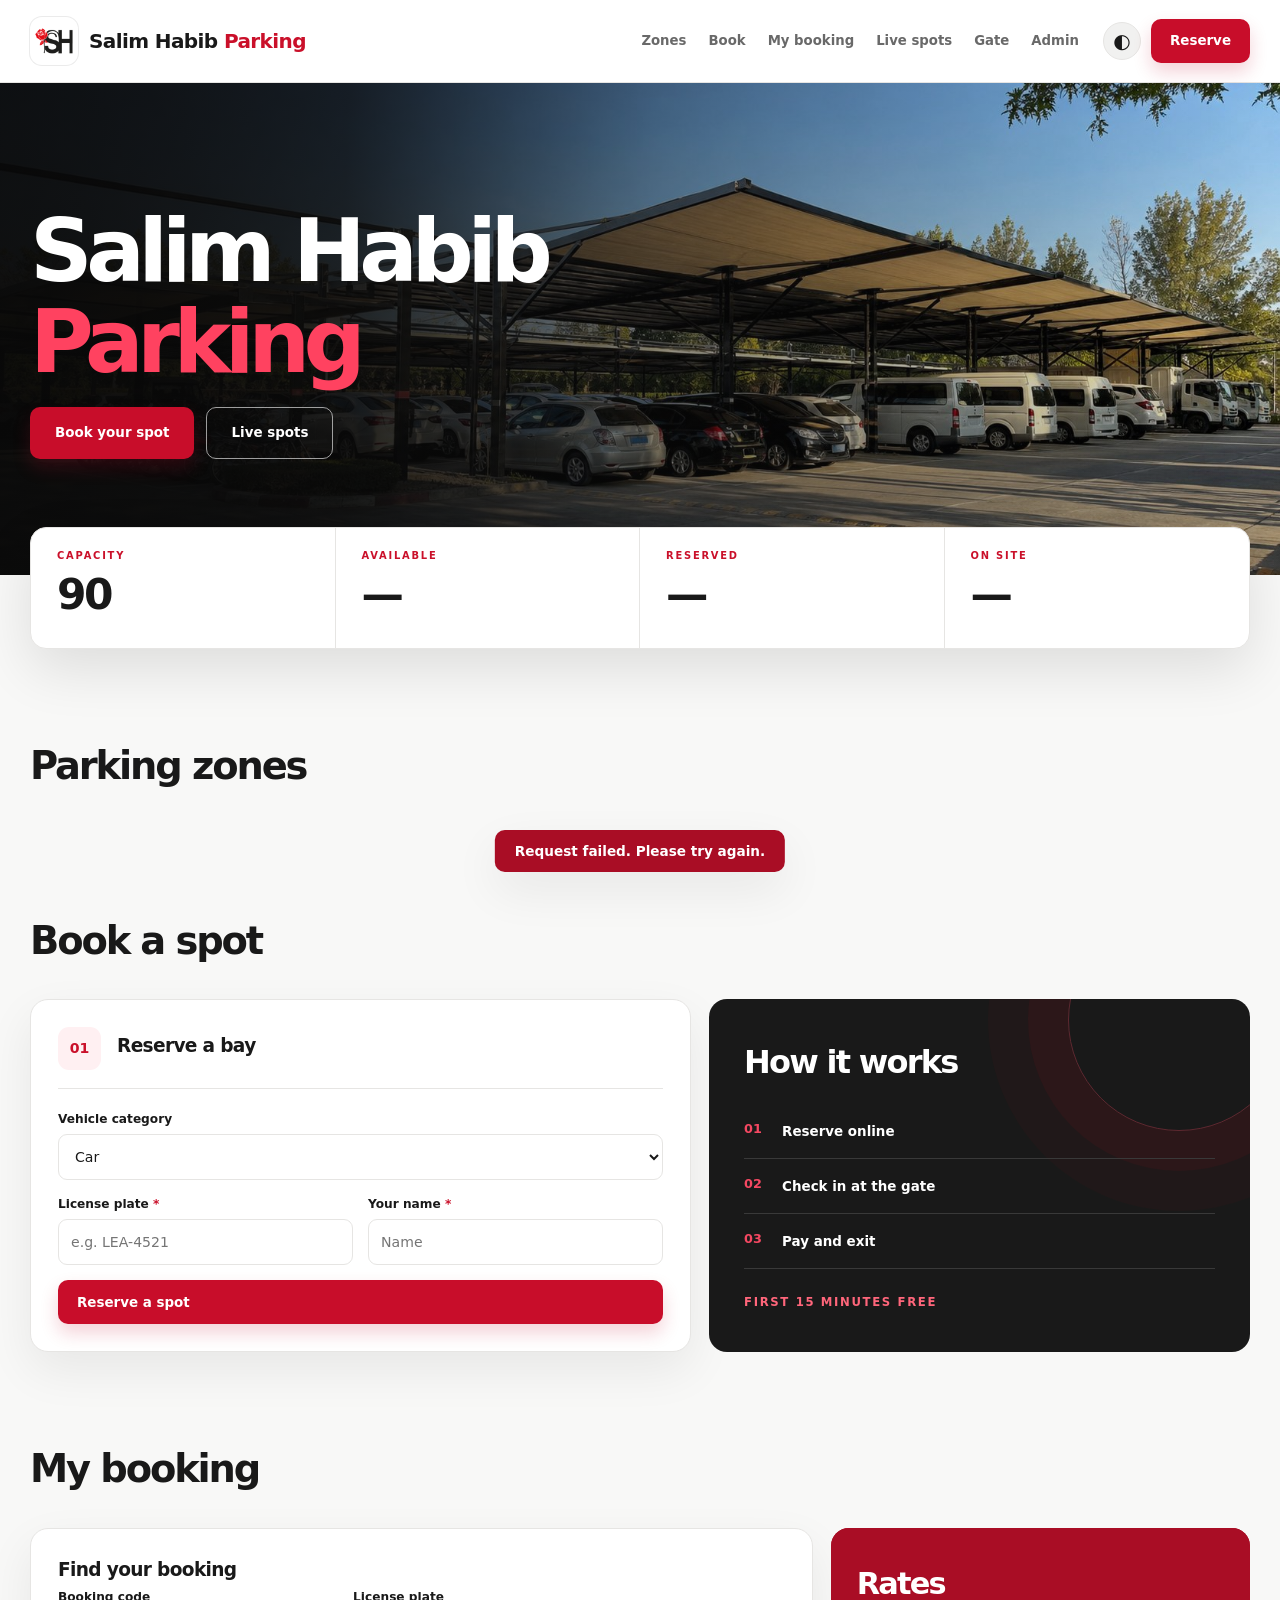
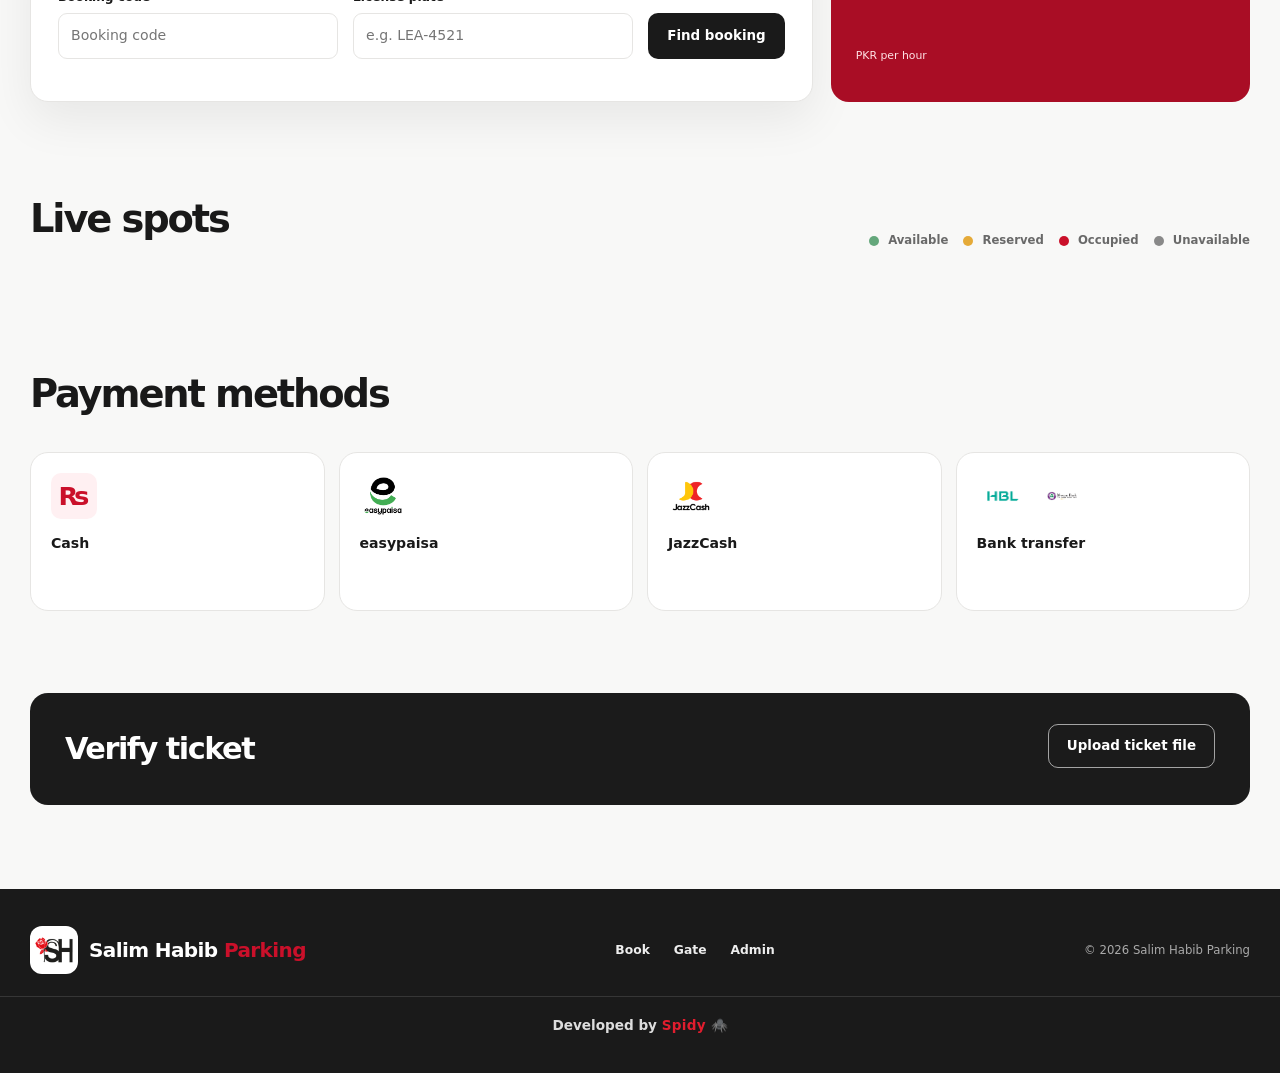
==== commit 8fde3d1d: "Rebrand to Salim Habib Parking with SH rose logo, minimal UI text, Spidy credit, robust PostgreSQL s" ====
--- a/web/index.html
+++ b/web/index.html
@@ -4,58 +4,56 @@
   <meta charset="utf-8">
   <meta name="viewport" content="width=device-width, initial-scale=1, viewport-fit=cover">
   <meta name="theme-color" content="#171717">
-  <meta name="description" content="Reserve a shaded spot at Orbit Park. 90 dedicated bays for cars, bikes, vans and trucks.">
-  <title>Orbit Park — A better place to park</title>
-  <link rel="icon" href="img/logo.svg" type="image/svg+xml">
+  <meta name="description" content="Salim Habib Parking — online parking booking.">
+  <title>Salim Habib Parking</title>
+  <link rel="icon" href="img/favicon.png" type="image/png">
   <link rel="stylesheet" href="style.css">
 </head>
 <body>
-  <div class="announcement"><div class="shell announcement-inner"><span><i class="live-dot"></i> SINGLE-LEVEL · SHADED OUTDOOR PARKING</span><span>90 dedicated spots <span class="sep">/</span> Open every day</span></div></div>
   <header class="topbar"><div class="shell nav-shell">
-    <a class="brand" href="/" aria-label="Orbit Park home"><img src="img/logo.svg" alt="" width="44" height="44"><span><b>Orbit<span class="brand-accent">.</span>Park</b><small>SPACE FOR YOUR JOURNEY</small></span></a>
-    <nav class="nav" id="siteNav" aria-label="Main navigation"><a href="#zones">Our zones</a><a href="#booking">Book online</a><a href="#manage">My booking</a><a href="#map">Live spots</a><a class="nav-gate" href="/gate">Gate desk</a><a href="/admin">Admin</a></nav>
-    <div class="nav-actions"><button id="themeToggle" class="theme-toggle" type="button" title="Switch light / dark theme" aria-label="Switch light / dark theme">◐</button><a class="btn btn-red nav-cta" href="#booking">Reserve a spot <span aria-hidden="true">↗</span></a><button class="burger" id="burger" type="button" aria-controls="siteNav" aria-expanded="false" aria-label="Open menu"><span></span><span></span><span></span></button></div>
+    <a class="brand" href="/" aria-label="Salim Habib Parking home"><img class="brand-logo" src="img/sh-logo.png" alt="Salim Habib Parking logo" width="48" height="48"><span><b>Salim Habib <span class="brand-accent">Parking</span></b></span></a>
+    <nav class="nav" id="siteNav" aria-label="Main navigation"><a href="#zones">Zones</a><a href="#booking">Book</a><a href="#manage">My booking</a><a href="#map">Live spots</a><a class="nav-gate" href="/gate">Gate</a><a href="/admin">Admin</a></nav>
+    <div class="nav-actions"><button id="themeToggle" class="theme-toggle" type="button" title="Theme" aria-label="Switch light / dark theme">◐</button><a class="btn btn-red nav-cta" href="#booking">Reserve</a><button class="burger" id="burger" type="button" aria-controls="siteNav" aria-expanded="false" aria-label="Open menu"><span></span><span></span><span></span></button></div>
   </div></header>
 
   <main>
-    <section class="hero" id="top"><img class="hero-photo" src="img/orbit-outdoor-parking.jpg" alt="Realistic view of a shaded outdoor parking lot with separate motorcycle, car, van and truck areas" id="heroImg"><div class="hero-overlay"></div>
-      <div class="shell hero-inner"><div class="hero-content"><div class="eyebrow light"><span class="dash"></span> WELCOME TO ORBIT PARK</div>
-        <h1>Parking that<br><em>just works.</em></h1><p>Find your place under the shade. Four dedicated zones, live availability, and a simpler way to arrive and leave.</p>
-        <div class="hero-actions"><a href="#booking" class="btn btn-red btn-lg">Book your spot <span aria-hidden="true">↗</span></a><a href="#zones" class="btn btn-outline-white btn-lg">Explore the zones</a></div>
-        <div class="hero-proof"><span class="proof-icon">✓</span><span>Reserve now · Check in at the gate · Pay for the time you stay</span></div>
-      </div></div><div class="hero-index" aria-hidden="true">01 / 04 &nbsp; • &nbsp; BIKES &nbsp; • &nbsp; CARS &nbsp; • &nbsp; VANS &nbsp; • &nbsp; TRUCKS</div>
+    <section class="hero" id="top"><img class="hero-photo" src="img/orbit-outdoor-parking.jpg" alt="Outdoor parking lot" id="heroImg"><div class="hero-overlay"></div>
+      <div class="shell hero-inner"><div class="hero-content">
+        <h1>Salim Habib<br><em>Parking</em></h1>
+        <div class="hero-actions"><a href="#booking" class="btn btn-red btn-lg">Book your spot</a><a href="#map" class="btn btn-outline-white btn-lg">Live spots</a></div>
+      </div></div>
     </section>
 
     <div class="shell main-content">
-      <section class="metrics" aria-label="Live parking availability"><div class="metric"><span>01 / CAPACITY</span><strong id="sTotal">90</strong><small>Dedicated bays</small></div><div class="metric"><span>02 / AVAILABLE</span><strong id="sFree">—</strong><small>Ready to book</small></div><div class="metric"><span>03 / RESERVED</span><strong id="sReserved">—</strong><small>Awaiting arrival</small></div><div class="metric"><span>04 / ON SITE</span><strong id="sOccupied">—</strong><small>Checked in</small></div></section>
+      <section class="metrics" aria-label="Live parking availability"><div class="metric"><span>CAPACITY</span><strong id="sTotal">90</strong></div><div class="metric"><span>AVAILABLE</span><strong id="sFree">—</strong></div><div class="metric"><span>RESERVED</span><strong id="sReserved">—</strong></div><div class="metric"><span>ON SITE</span><strong id="sOccupied">—</strong></div></section>
 
-      <section class="section" id="zones"><div class="section-heading"><div><div class="eyebrow"><span class="dash"></span> MADE FOR EVERY VEHICLE</div><h2>One lot. <span>Four distinct zones.</span></h2><p>Every vehicle gets its own shaded outdoor space. A bike never takes a car bay; a van never takes a truck bay.</p></div><a href="#map" class="text-link">Explore live spot map <span>↗</span></a></div><div class="zone-cards" id="zoneCards" aria-live="polite"></div></section>
+      <section class="section" id="zones"><div class="section-heading"><div><h2>Parking zones</h2></div></div><div class="zone-cards" id="zoneCards" aria-live="polite"></div></section>
 
-      <section class="section booking-section" id="booking"><div class="section-heading"><div><div class="eyebrow"><span class="dash"></span> ONLINE BOOKING</div><h2>Claim your spot <span>in a minute.</span></h2><p>A 30-minute hold gives you time to reach the entrance. Your parking time starts only when the gate checks you in.</p></div></div>
-        <div class="booking-layout"><div class="panel form-panel"><div class="panel-head"><div class="panel-icon">01</div><div><h3>Reserve a shaded bay</h3><p>No prepayment. Pay after your visit based on actual time parked.</p></div></div>
-          <form id="bookingForm" autocomplete="off"><label for="bType">Vehicle category</label><select id="bType" required><option value="CAR">Car zone</option><option value="MOTORCYCLE">Bike zone</option><option value="VAN">Van zone</option><option value="TRUCK">Truck zone</option></select>
-            <div class="form-row"><div><label for="bPlate">License plate <span class="required">*</span></label><input id="bPlate" required maxlength="15" pattern="[A-Za-z0-9\- ]{2,15}" placeholder="e.g. LEA-4521" autocapitalize="characters"></div><div><label for="bOwner">Your name <span class="required">*</span></label><input id="bOwner" required maxlength="60" placeholder="Name for the pass"></div></div>
-            <button class="btn btn-red btn-wide" type="submit" id="bookBtn">Reserve a spot <span aria-hidden="true">↗</span></button><p class="form-note">By booking, you agree to check in within 30 minutes. Unclaimed spots automatically return to availability.</p>
+      <section class="section booking-section" id="booking"><div class="section-heading"><div><h2>Book a spot</h2></div></div>
+        <div class="booking-layout"><div class="panel form-panel"><div class="panel-head"><div class="panel-icon">01</div><div><h3>Reserve a bay</h3></div></div>
+          <form id="bookingForm" autocomplete="off"><label for="bType">Vehicle category</label><select id="bType" required><option value="CAR">Car</option><option value="MOTORCYCLE">Bike</option><option value="VAN">Van</option><option value="TRUCK">Truck</option></select>
+            <div class="form-row"><div><label for="bPlate">License plate <span class="required">*</span></label><input id="bPlate" required maxlength="15" pattern="[A-Za-z0-9\- ]{2,15}" placeholder="e.g. LEA-4521" autocapitalize="characters"></div><div><label for="bOwner">Your name <span class="required">*</span></label><input id="bOwner" required maxlength="60" placeholder="Name"></div></div>
+            <button class="btn btn-red btn-wide" type="submit" id="bookBtn">Reserve a spot</button>
           </form></div>
-          <aside class="process-panel"><div class="eyebrow light">THE SIMPLE ROUTE</div><h3>Three steps to a better stop.</h3><div class="process-steps"><div><span class="process-num">01</span><div><b>Reserve online</b><p>Choose your vehicle, get a dedicated bay and a booking code.</p></div></div><div><span class="process-num">02</span><div><b>Check in at the gate</b><p>Show your code to the guard. Your parking clock starts at check-in.</p></div></div><div><span class="process-num">03</span><div><b>Pay and head out</b><p>Pay the guard in cash or send a wallet/bank transfer for admin verification. Keep your signed receipt.</p></div></div></div><div class="process-foot">FIRST 15 MINUTES FREE <span>↗</span></div></aside>
+          <aside class="process-panel"><h3>How it works</h3><div class="process-steps"><div><span class="process-num">01</span><div><b>Reserve online</b></div></div><div><span class="process-num">02</span><div><b>Check in at the gate</b></div></div><div><span class="process-num">03</span><div><b>Pay and exit</b></div></div></div><div class="process-foot">FIRST 15 MINUTES FREE</div></aside>
         </div>
       </section>
 
-      <section class="section manage-section" id="manage"><div class="section-heading"><div><div class="eyebrow"><span class="dash"></span> YOUR PARKING PASS</div><h2>Pick up where <span>you left off.</span></h2><p>Look up a booking, follow its status, or submit a transfer after checking in.</p></div></div>
-        <div class="manage-layout"><div class="panel"><h3>Find your booking</h3><p class="muted">Use the code on your booking pass and the vehicle plate.</p><form class="form-row lookup-form" id="lookupForm"><div><label for="lookupId">Booking code</label><input id="lookupId" required maxlength="16" placeholder="12-character code" autocapitalize="characters"></div><div><label for="lookupPlate">License plate</label><input id="lookupPlate" required maxlength="15" placeholder="e.g. LEA-4521" autocapitalize="characters"></div><button class="btn btn-dark" type="submit">Find booking →</button></form><div id="bookingResult" class="hidden" aria-live="polite"></div></div>
-          <div class="rates-panel"><div class="rates-head"><span class="eyebrow light">CLEAR, SIMPLE PRICING</span><h3>Pay for time.<br><em>Not guesswork.</em></h3><p>First 15 minutes free. After that, we bill per started hour, capped at 10 hours' charge per 24-hour period.</p></div><div id="ratesList"></div><small>PKR · Rates are locked when you book or enter.</small></div></div>
+      <section class="section manage-section" id="manage"><div class="section-heading"><div><h2>My booking</h2></div></div>
+        <div class="manage-layout"><div class="panel"><h3>Find your booking</h3><form class="form-row lookup-form" id="lookupForm"><div><label for="lookupId">Booking code</label><input id="lookupId" required maxlength="16" placeholder="Booking code" autocapitalize="characters"></div><div><label for="lookupPlate">License plate</label><input id="lookupPlate" required maxlength="15" placeholder="e.g. LEA-4521" autocapitalize="characters"></div><button class="btn btn-dark" type="submit">Find booking</button></form><div id="bookingResult" class="hidden" aria-live="polite"></div></div>
+          <div class="rates-panel"><div class="rates-head"><h3>Rates</h3></div><div id="ratesList"></div><small>PKR per hour</small></div></div>
       </section>
 
-      <section class="section" id="map"><div class="section-heading"><div><div class="eyebrow"><span class="dash"></span> LIVE AVAILABILITY</div><h2>Every bay, <span>at a glance.</span></h2><p>Real-time, single-level spot status. Vehicle identities stay private.</p></div><div class="legend"><span><i class="legend-dot free"></i> Available</span><span><i class="legend-dot reserved"></i> Reserved</span><span><i class="legend-dot occupied"></i> Occupied</span><span><i class="legend-dot blocked"></i> Unavailable</span></div></div><div id="zonesMap" class="map-sections" aria-live="polite"></div></section>
+      <section class="section" id="map"><div class="section-heading"><div><h2>Live spots</h2></div><div class="legend"><span><i class="legend-dot free"></i> Available</span><span><i class="legend-dot reserved"></i> Reserved</span><span><i class="legend-dot occupied"></i> Occupied</span><span><i class="legend-dot blocked"></i> Unavailable</span></div></div><div id="zonesMap" class="map-sections" aria-live="polite"></div></section>
 
-      <section class="section payment-information" id="payments"><div class="section-heading"><div><div class="eyebrow"><span class="dash"></span> FLEXIBLE CHECKOUT</div><h2>Pay your way. <span>Keep the proof.</span></h2><p>Cash is recorded by the guard. Wallet or bank transfers are marked paid <strong>only after an admin checks the real transaction</strong>.</p></div></div><div class="payment-tiles"><div class="payment-tile"><div class="cash-icon">₨</div><b>Cash at gate</b><small>Guard logs the amount and gives you a receipt</small></div><div class="payment-tile"><img src="img/easypaisa.png" alt="Official easypaisa logo"><b>easypaisa</b><small>Transfer to Orbit Park's configured account</small></div><div class="payment-tile"><img src="img/jazzcash.png" alt="Official JazzCash logo"><b>JazzCash</b><small>Transfer to Orbit Park's configured account</small></div><div class="payment-tile bank-logos"><div><img src="img/hbl.png" alt="HBL logo"><img src="img/meezan.webp" alt="Meezan Bank logo"></div><b>Bank transfer</b><small>Only the configured bank destination is offered at checkout</small></div></div><p class="muted small">Wallet/bank options appear in checkout only once the manager configures a real merchant destination. We never ask for your PIN or card details.</p></section>
+      <section class="section payment-information" id="payments"><div class="section-heading"><div><h2>Payment methods</h2></div></div><div class="payment-tiles"><div class="payment-tile"><div class="cash-icon">₨</div><b>Cash</b></div><div class="payment-tile"><img src="img/easypaisa.png" alt="easypaisa"><b>easypaisa</b></div><div class="payment-tile"><img src="img/jazzcash.png" alt="JazzCash"><b>JazzCash</b></div><div class="payment-tile bank-logos"><div><img src="img/hbl.png" alt="HBL"><img src="img/meezan.webp" alt="Meezan Bank"></div><b>Bank transfer</b></div></div></section>
 
-      <section class="verify-strip"><div><div class="eyebrow light">KEEP YOUR RECEIPT</div><h2>Every pass is signed.</h2><p>Have a saved ticket JSON file? Upload it to verify the information against our server.</p></div><label class="btn btn-outline-white" for="verifyFile">Verify a saved ticket <span aria-hidden="true">↗</span></label><input type="file" id="verifyFile" accept=".json,application/json" class="visually-hidden"><div id="verifyResult" class="verify-result" aria-live="polite"></div></section>
+      <section class="verify-strip"><div><h2>Verify ticket</h2></div><label class="btn btn-outline-white" for="verifyFile">Upload ticket file</label><input type="file" id="verifyFile" accept=".json,application/json" class="visually-hidden"><div id="verifyResult" class="verify-result" aria-live="polite"></div></section>
     </div>
   </main>
-  <footer class="footer"><div class="shell footer-inner"><a class="brand" href="/"><img src="img/logo.svg" alt="" width="38" height="38"><span><b>Orbit<span class="brand-accent">.</span>Park</b><small>YOUR SPACE. YOUR PACE.</small></span></a><div><a href="#booking">Book a spot</a><a href="/gate">Gate desk</a><a href="/admin">Admin</a></div><small>© <span id="year"></span> Orbit Park · 90 shaded outdoor spots.</small></div></footer>
+  <footer class="footer"><div class="shell footer-inner"><a class="brand" href="/"><img class="brand-logo" src="img/sh-logo.png" alt="" width="42" height="42"><span><b>Salim Habib <span class="brand-accent">Parking</span></b></span></a><div><a href="#booking">Book</a><a href="/gate">Gate</a><a href="/admin">Admin</a></div><small>© <span id="year"></span> Salim Habib Parking</small></div><div class="dev-credit">Developed by <span class="spidy">Spidy</span> 🕷️</div></footer>
 
-  <div class="modal" id="receiptModal" hidden role="dialog" aria-modal="true" aria-labelledby="receiptTitle"><div class="modal-box"><div class="modal-header"><div><span class="eyebrow">ORBIT PARK</span><h3 id="receiptTitle">Your parking pass</h3></div><button class="icon-button" id="receiptClose" type="button" aria-label="Close receipt">×</button></div><div id="receiptContent" class="receipt"></div><div class="modal-actions"><button id="receiptPng" type="button" class="btn btn-red">↓ Save image</button><button id="receiptPrint" type="button" class="btn btn-dark">Print</button><button id="receiptJson" type="button" class="btn btn-plain">↓ Ticket file</button><button id="receiptHtml" type="button" class="btn btn-plain">↓ HTML</button><button id="receiptShare" type="button" class="btn btn-plain">Share</button></div></div></div>
+  <div class="modal" id="receiptModal" hidden role="dialog" aria-modal="true" aria-labelledby="receiptTitle"><div class="modal-box"><div class="modal-header"><div><span class="eyebrow">SALIM HABIB PARKING</span><h3 id="receiptTitle">Your parking pass</h3></div><button class="icon-button" id="receiptClose" type="button" aria-label="Close receipt">×</button></div><div id="receiptContent" class="receipt"></div><div class="modal-actions"><button id="receiptPng" type="button" class="btn btn-red">↓ Save image</button><button id="receiptPrint" type="button" class="btn btn-dark">Print</button><button id="receiptJson" type="button" class="btn btn-plain">↓ Ticket file</button><button id="receiptHtml" type="button" class="btn btn-plain">↓ HTML</button><button id="receiptShare" type="button" class="btn btn-plain">Share</button></div></div></div>
   <div class="toast" id="toast" role="status" aria-live="polite"></div>
   <script src="common.js"></script><script src="app.js"></script>
 </body>
--- a/web/style.css
+++ b/web/style.css
@@ -1,4 +1,4 @@
-/* Orbit Park — red / black / white. Single-level, shaded outdoor parking. */
+/* Salim Habib Parking — red / black / white. Single-level, shaded outdoor parking. */
 :root{--bg:#f8f8f7;--surface:#fff;--surface-2:#f1f1f0;--ink:#191919;--muted:#696969;--line:#e6e5e3;--red:#ca102a;--red-deep:#a00a20;--red-wash:#fff0f2;--black:#191919;--shadow:0 18px 48px rgba(21,20,20,.07);--radius:18px;color-scheme:light}
 [data-theme="dark"]{--bg:#111112;--surface:#1b1b1d;--surface-2:#262629;--ink:#fafafa;--muted:#b2b2b4;--line:#343437;--red:#ed3150;--red-deep:#c91234;--red-wash:#391d25;--black:#111112;--shadow:0 18px 48px rgba(0,0,0,.24);color-scheme:dark}
 *{box-sizing:border-box}html{scroll-behavior:smooth;scroll-padding-top:105px}body{margin:0;background:var(--bg);color:var(--ink);font:16px/1.5 Inter,"Segoe UI",system-ui,-apple-system,sans-serif;-webkit-font-smoothing:antialiased}button,input,select,textarea{font:inherit}button,a{-webkit-tap-highlight-color:transparent}a{color:inherit}button{cursor:pointer}img{max-width:100%}.hidden,[hidden]{display:none!important}.visually-hidden{position:absolute;width:1px;height:1px;padding:0;margin:-1px;overflow:hidden;clip:rect(0,0,0,0);white-space:nowrap;border:0}.shell{width:min(1220px,calc(100% - 48px));margin:auto}.muted{color:var(--muted)}.small{font-size:.82rem}.red-period,.brand-accent{color:var(--red)}.required{color:var(--red)}
@@ -23,3 +23,13 @@
 /* Manager-only lifecycle trail on each ticket. */
 .detail-audit-title{font-size:.7rem;letter-spacing:.12em;color:var(--red);margin:20px 0 8px}
 .audit-events{white-space:pre-wrap;overflow-wrap:anywhere;font:600 .7rem/1.7 ui-monospace,SFMono-Regular,Consolas,monospace;color:var(--ink);background:var(--surface);border:1px solid var(--line);border-radius:9px;padding:12px;max-height:210px;overflow:auto;margin:0}
+
+/* Salim Habib Parking branding */
+.brand img.brand-logo{width:48px;height:48px;border-radius:12px;background:#fff;padding:4px;object-fit:contain;box-shadow:0 0 0 1px rgba(0,0,0,.08)}
+.brand b{letter-spacing:-.03em}
+.nav-clock{font-size:.72rem;font-weight:700;color:var(--muted);white-space:nowrap}
+.dev-credit{text-align:center;margin-top:22px;padding-top:18px;border-top:1px solid rgba(255,255,255,.12);font-size:.85rem;font-weight:700;color:#ddd}
+.footer:not(:has(.footer-inner)) .dev-credit{margin-top:0;padding-top:0;border-top:0}
+.dev-credit .spidy{color:#e11d2e;font-weight:900;letter-spacing:.02em}
+@media (max-width:720px){.nav-clock{display:none}}
+.toast:not(.show){opacity:0;visibility:hidden}
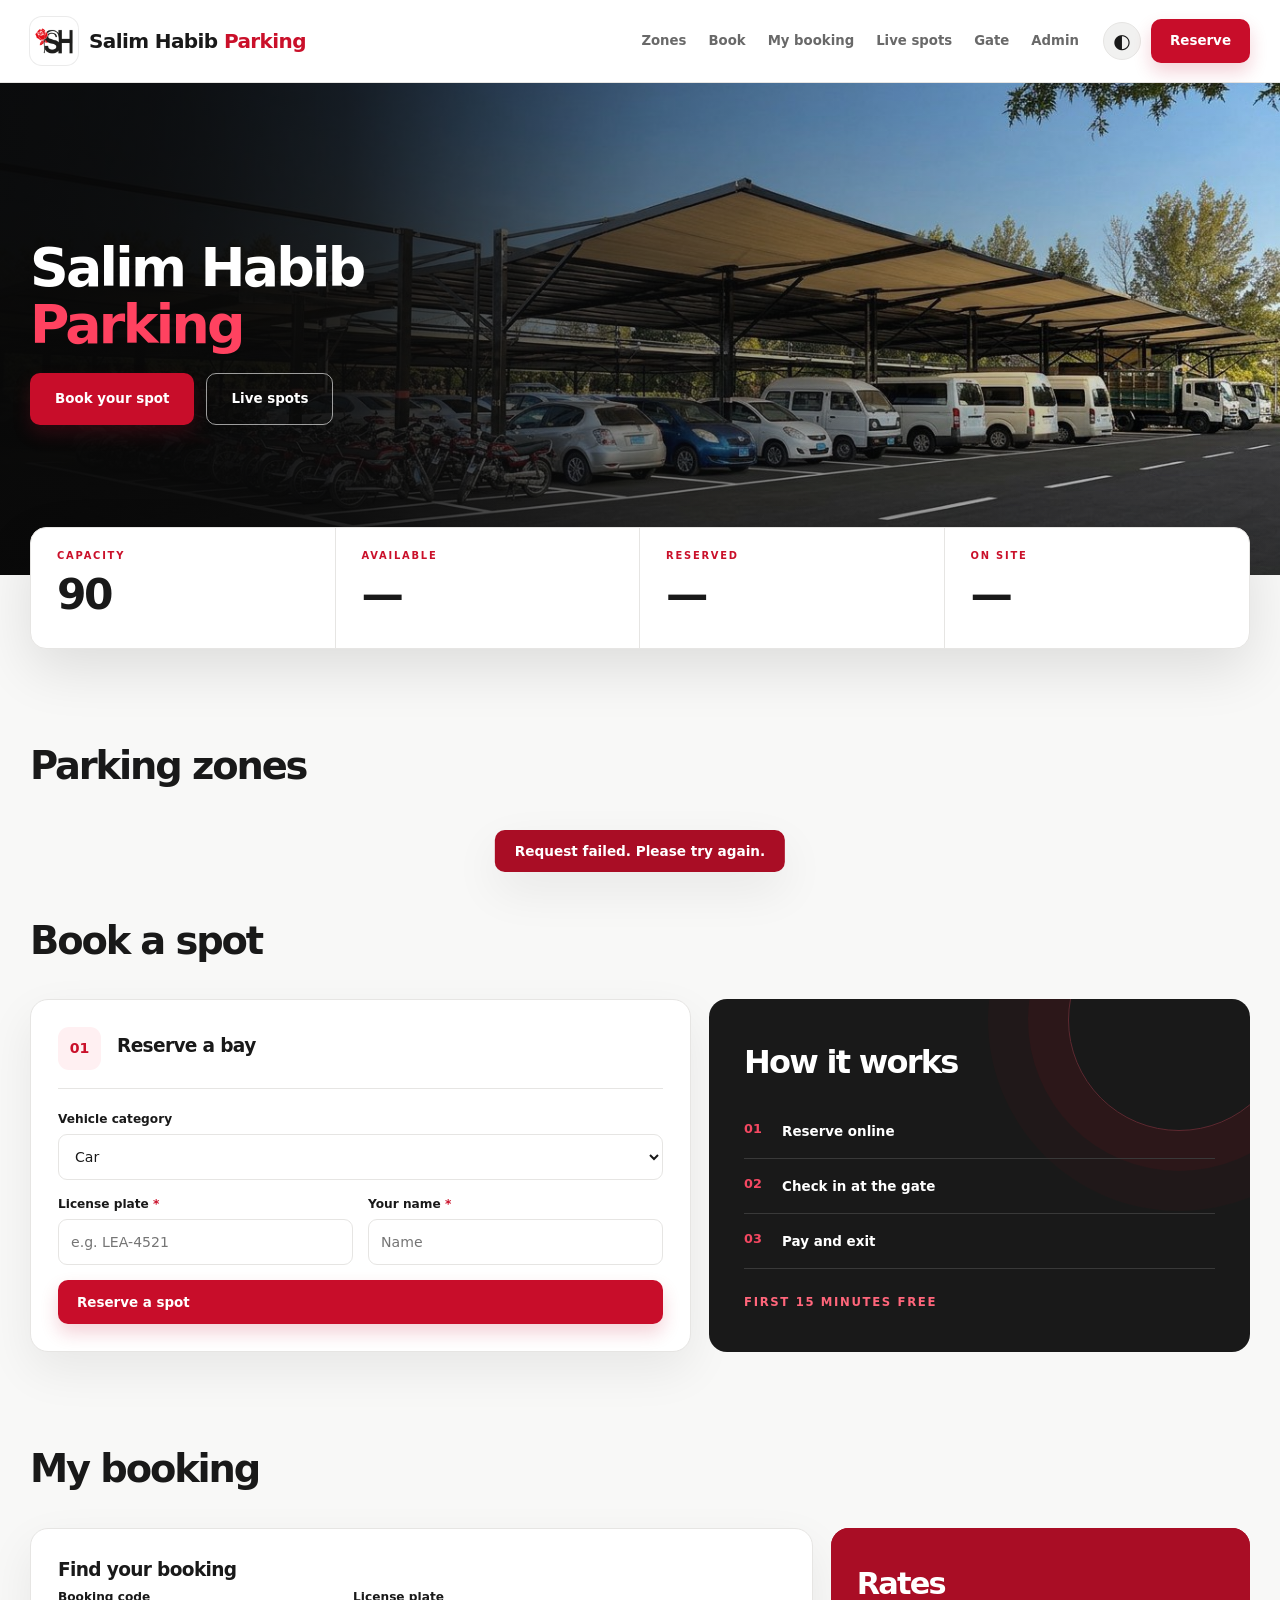
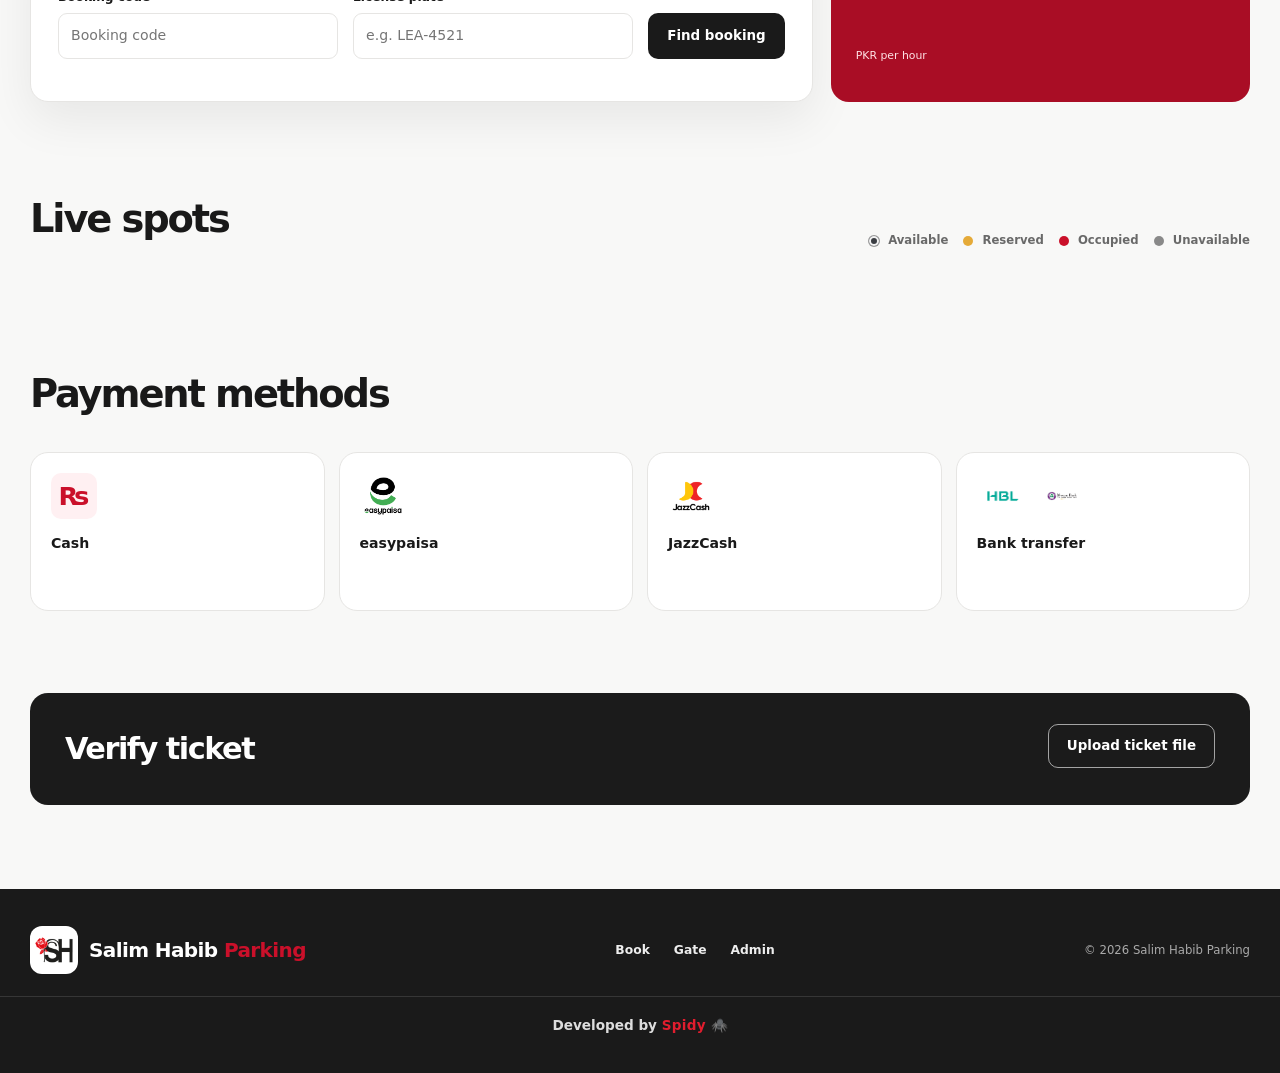
==== commit 0dba09a6: "Smaller hero title, new hero photo with bikes/cars/vans/trucks, top-view vehicle icons in booked bay" ====
--- a/web/index.html
+++ b/web/index.html
@@ -17,7 +17,7 @@
   </div></header>
 
   <main>
-    <section class="hero" id="top"><img class="hero-photo" src="img/orbit-outdoor-parking.jpg" alt="Outdoor parking lot" id="heroImg"><div class="hero-overlay"></div>
+    <section class="hero" id="top"><img class="hero-photo" src="img/hero-parking.jpg" alt="Shaded parking lot with bikes, cars, vans and trucks" id="heroImg"><div class="hero-overlay"></div>
       <div class="shell hero-inner"><div class="hero-content">
         <h1>Salim Habib<br><em>Parking</em></h1>
         <div class="hero-actions"><a href="#booking" class="btn btn-red btn-lg">Book your spot</a><a href="#map" class="btn btn-outline-white btn-lg">Live spots</a></div>
--- a/web/style.css
+++ b/web/style.css
@@ -33,3 +33,21 @@
 .dev-credit .spidy{color:#e11d2e;font-weight:900;letter-spacing:.02em}
 @media (max-width:720px){.nav-clock{display:none}}
 .toast:not(.show){opacity:0;visibility:hidden}
+
+/* Parking bays: empty = painted empty bay, booked = top-view vehicle */
+.hero h1{font-size:clamp(2.3rem,4.2vw,3.7rem);letter-spacing:-.05em;line-height:1.05}
+.spot-grid{grid-template-columns:repeat(auto-fill,minmax(46px,1fr));gap:6px}
+.spot{position:relative;height:auto;aspect-ratio:3/5;padding:4px 3px 14px;overflow:hidden;background:#3a3d42;border:2px solid #f3f3f3;border-top-color:transparent;border-radius:3px;color:#fff;box-shadow:inset 0 0 0 1px rgba(0,0,0,.25)}
+.spot-grid .spot.free,.spot-grid .spot.reserved,.spot-grid .spot.occupied{background:#3a3d42;border-color:#f3f3f3;border-top-color:transparent;color:#e9e9e9}
+.spot .bay-id{position:absolute;left:0;right:0;bottom:2px;text-align:center;font-size:.5rem;font-weight:800;letter-spacing:.02em;opacity:.8}
+.spot .bay-vehicle{display:block;max-width:82%;max-height:100%;width:auto;height:100%;object-fit:contain;margin:0 auto;filter:drop-shadow(0 1px 1px rgba(0,0,0,.35));pointer-events:none}
+.spot.bay-motorcycle .bay-vehicle{max-width:56%}
+.spot-grid .spot.reserved{border-color:#f0b43a;border-top-color:transparent}
+.spot-grid .spot.reserved .bay-vehicle{opacity:.55}
+.spot-grid .spot.reserved::after{content:"";position:absolute;top:3px;right:3px;width:6px;height:6px;border-radius:50%;background:#f0b43a}
+.spot-grid .spot.occupied{border-color:#ff5a6e;border-top-color:transparent}
+.spot-grid .spot.blocked{background:repeating-linear-gradient(45deg,#3a3d42 0 6px,#56595e 6px 12px);border-color:#8a8a8a;border-top-color:transparent;color:#bbb}
+.admin-map .spot:not(.occupied):hover{outline-offset:1px}
+.map-sections .map-zone .spot-grid{background:#2e3135;padding:8px;border-radius:8px}
+@media (max-width:560px){.spot-grid{grid-template-columns:repeat(auto-fill,minmax(38px,1fr));gap:4px}}
+.legend-dot.free{background:#3a3d42;box-shadow:inset 0 0 0 2px #f3f3f3,0 0 0 1px #999}
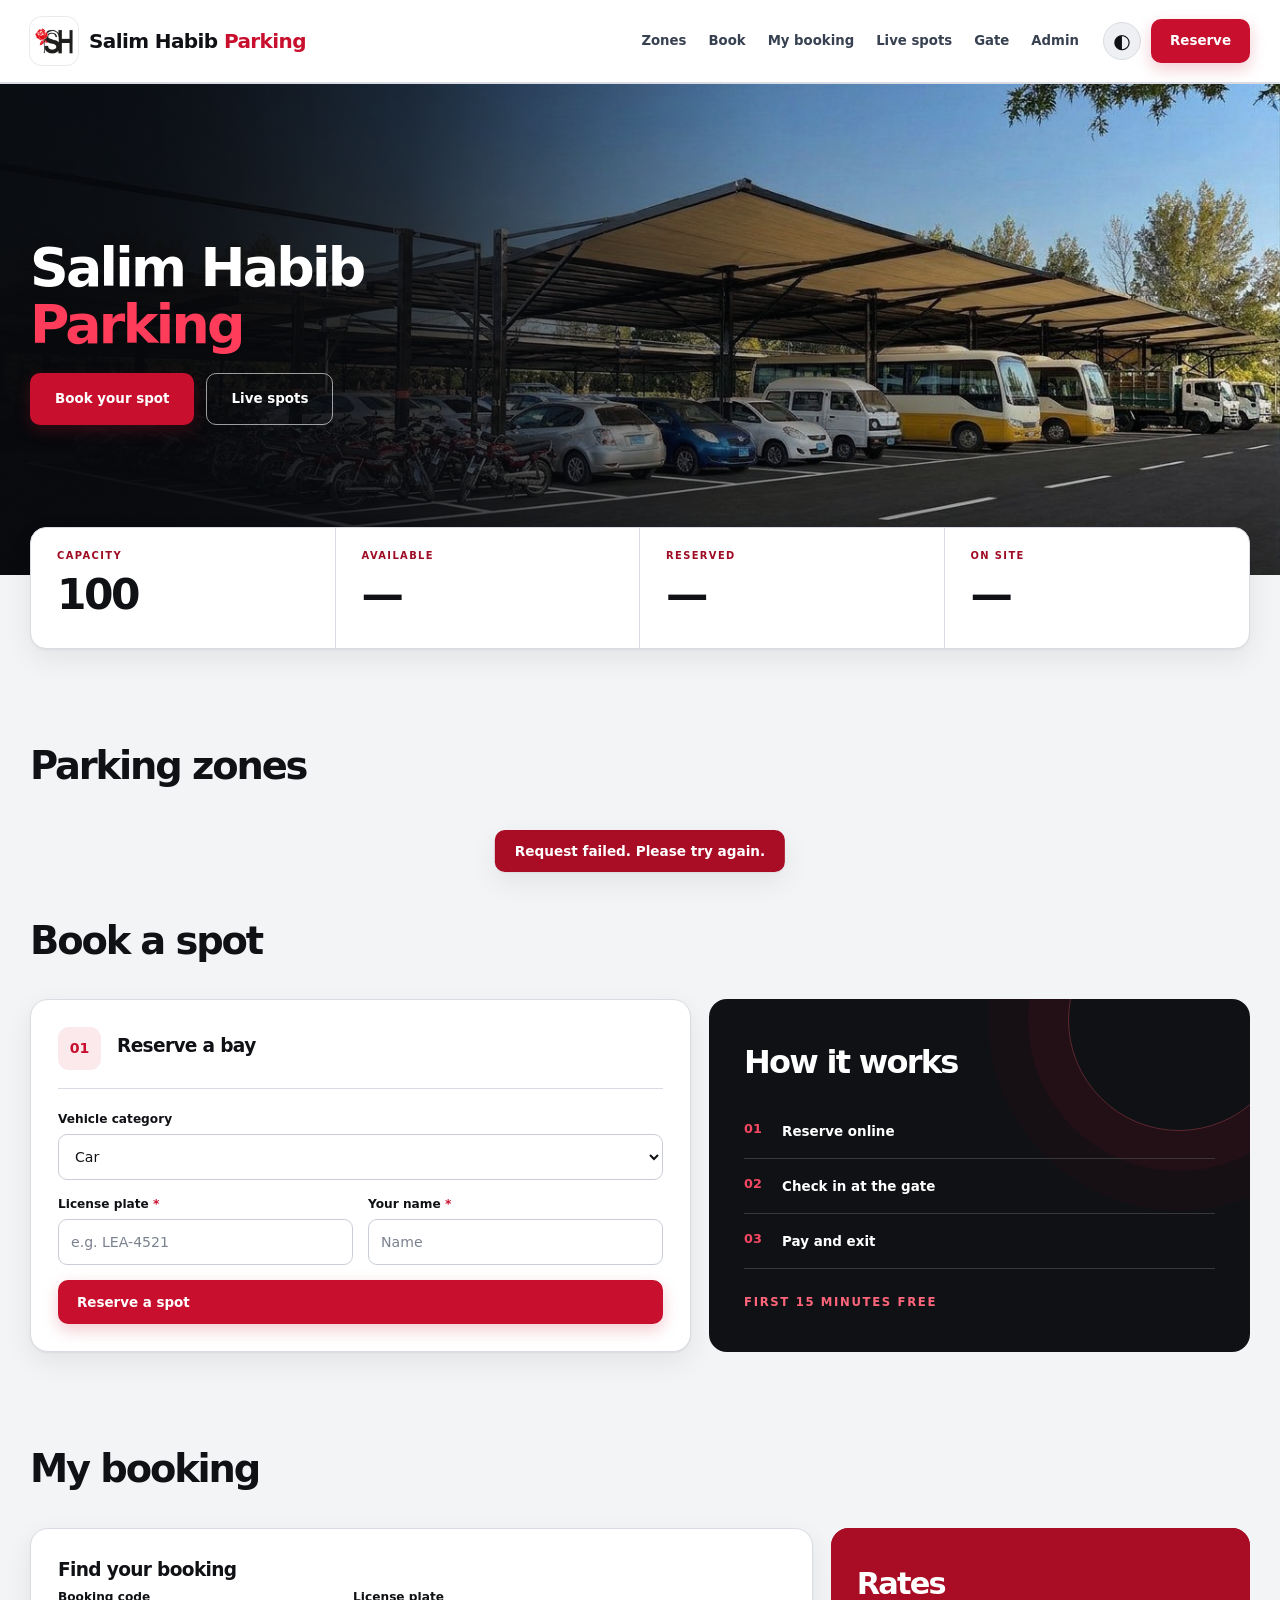
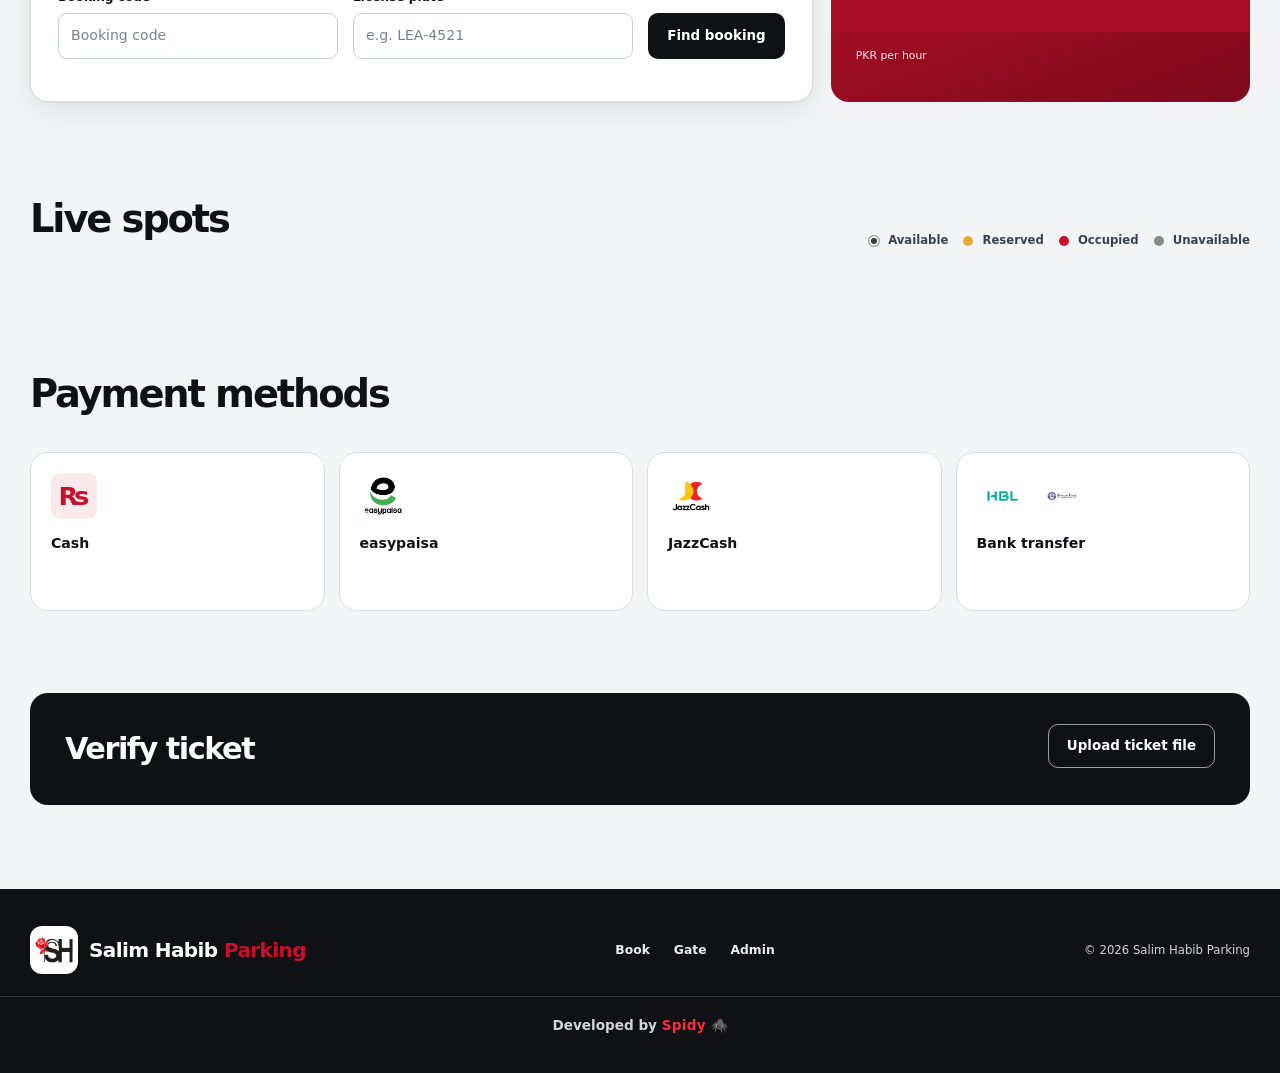
==== commit b64db0d8: "Add buses (5); capacities 40 bikes / 30 cars / 15 vans / 10 trucks / 5 buses; professional colour co" ====
--- a/web/index.html
+++ b/web/index.html
@@ -7,7 +7,7 @@
   <meta name="description" content="Salim Habib Parking — online parking booking.">
   <title>Salim Habib Parking</title>
   <link rel="icon" href="img/favicon.png" type="image/png">
-  <link rel="stylesheet" href="style.css">
+  <link rel="stylesheet" href="style.css?v=3">
 </head>
 <body>
   <header class="topbar"><div class="shell nav-shell">
@@ -17,7 +17,7 @@
   </div></header>
 
   <main>
-    <section class="hero" id="top"><img class="hero-photo" src="img/hero-parking.jpg" alt="Shaded parking lot with bikes, cars, vans and trucks" id="heroImg"><div class="hero-overlay"></div>
+    <section class="hero" id="top"><img class="hero-photo" src="img/hero-parking.jpg?v=3" alt="Shaded parking lot with bikes, cars, vans, trucks and buses" id="heroImg"><div class="hero-overlay"></div>
       <div class="shell hero-inner"><div class="hero-content">
         <h1>Salim Habib<br><em>Parking</em></h1>
         <div class="hero-actions"><a href="#booking" class="btn btn-red btn-lg">Book your spot</a><a href="#map" class="btn btn-outline-white btn-lg">Live spots</a></div>
@@ -25,13 +25,13 @@
     </section>
 
     <div class="shell main-content">
-      <section class="metrics" aria-label="Live parking availability"><div class="metric"><span>CAPACITY</span><strong id="sTotal">90</strong></div><div class="metric"><span>AVAILABLE</span><strong id="sFree">—</strong></div><div class="metric"><span>RESERVED</span><strong id="sReserved">—</strong></div><div class="metric"><span>ON SITE</span><strong id="sOccupied">—</strong></div></section>
+      <section class="metrics" aria-label="Live parking availability"><div class="metric"><span>CAPACITY</span><strong id="sTotal">100</strong></div><div class="metric"><span>AVAILABLE</span><strong id="sFree">—</strong></div><div class="metric"><span>RESERVED</span><strong id="sReserved">—</strong></div><div class="metric"><span>ON SITE</span><strong id="sOccupied">—</strong></div></section>
 
       <section class="section" id="zones"><div class="section-heading"><div><h2>Parking zones</h2></div></div><div class="zone-cards" id="zoneCards" aria-live="polite"></div></section>
 
       <section class="section booking-section" id="booking"><div class="section-heading"><div><h2>Book a spot</h2></div></div>
         <div class="booking-layout"><div class="panel form-panel"><div class="panel-head"><div class="panel-icon">01</div><div><h3>Reserve a bay</h3></div></div>
-          <form id="bookingForm" autocomplete="off"><label for="bType">Vehicle category</label><select id="bType" required><option value="CAR">Car</option><option value="MOTORCYCLE">Bike</option><option value="VAN">Van</option><option value="TRUCK">Truck</option></select>
+          <form id="bookingForm" autocomplete="off"><label for="bType">Vehicle category</label><select id="bType" required><option value="CAR">Car</option><option value="MOTORCYCLE">Bike</option><option value="VAN">Van</option><option value="TRUCK">Truck</option><option value="BUS">Bus</option></select>
             <div class="form-row"><div><label for="bPlate">License plate <span class="required">*</span></label><input id="bPlate" required maxlength="15" pattern="[A-Za-z0-9\- ]{2,15}" placeholder="e.g. LEA-4521" autocapitalize="characters"></div><div><label for="bOwner">Your name <span class="required">*</span></label><input id="bOwner" required maxlength="60" placeholder="Name"></div></div>
             <button class="btn btn-red btn-wide" type="submit" id="bookBtn">Reserve a spot</button>
           </form></div>
@@ -55,6 +55,6 @@
 
   <div class="modal" id="receiptModal" hidden role="dialog" aria-modal="true" aria-labelledby="receiptTitle"><div class="modal-box"><div class="modal-header"><div><span class="eyebrow">SALIM HABIB PARKING</span><h3 id="receiptTitle">Your parking pass</h3></div><button class="icon-button" id="receiptClose" type="button" aria-label="Close receipt">×</button></div><div id="receiptContent" class="receipt"></div><div class="modal-actions"><button id="receiptPng" type="button" class="btn btn-red">↓ Save image</button><button id="receiptPrint" type="button" class="btn btn-dark">Print</button><button id="receiptJson" type="button" class="btn btn-plain">↓ Ticket file</button><button id="receiptHtml" type="button" class="btn btn-plain">↓ HTML</button><button id="receiptShare" type="button" class="btn btn-plain">Share</button></div></div></div>
   <div class="toast" id="toast" role="status" aria-live="polite"></div>
-  <script src="common.js"></script><script src="app.js"></script>
+  <script src="common.js?v=3"></script><script src="app.js?v=3"></script>
 </body>
 </html>
--- a/web/style.css
+++ b/web/style.css
@@ -51,3 +51,48 @@
 .map-sections .map-zone .spot-grid{background:#2e3135;padding:8px;border-radius:8px}
 @media (max-width:560px){.spot-grid{grid-template-columns:repeat(auto-fill,minmax(38px,1fr));gap:4px}}
 .legend-dot.free{background:#3a3d42;box-shadow:inset 0 0 0 2px #f3f3f3,0 0 0 1px #999}
+
+/* ===== Professional palette & contrast (v3) ===== */
+:root{--bg:#f3f4f6;--surface:#ffffff;--surface-2:#eef0f3;--ink:#0f1115;--muted:#4a5260;--line:#d9dde3;--red:#c8102e;--red-deep:#9e0b23;--red-wash:#fbe9ec;--black:#0f1115;--shadow:0 1px 2px rgba(15,17,21,.06),0 10px 28px rgba(15,17,21,.07)}
+[data-theme="dark"]{--bg:#0c0e12;--surface:#151920;--surface-2:#1e232c;--ink:#f2f4f7;--muted:#c3c9d2;--line:#2c323c;--red:#ef3b57;--red-deep:#c8102e;--red-wash:#3a1a22;--black:#0c0e12;--shadow:0 1px 2px rgba(0,0,0,.4),0 12px 30px rgba(0,0,0,.35)}
+body{color:var(--ink);background:var(--bg)}
+.topbar{box-shadow:0 1px 0 var(--line)}
+.nav a{color:#374151}.nav a:hover{color:var(--red)}
+[data-theme="dark"] .nav a{color:#d1d5db}
+.btn-red{background:var(--red-deep);background:#c8102e;box-shadow:0 6px 16px rgba(200,16,46,.22)}
+.btn-red:hover:not(:disabled){background:#9e0b23}
+.btn-dark{background:#0f1115}.btn-dark:hover:not(:disabled){background:#262b33}
+[data-theme="dark"] .btn-dark{background:#f2f4f7;color:#0f1115}[data-theme="dark"] .btn-dark:hover:not(:disabled){background:#d7dbe1}
+.hero-overlay{background:linear-gradient(90deg,rgba(8,10,14,.88) 0%,rgba(8,10,14,.72) 32%,rgba(8,10,14,.28) 60%,rgba(8,10,14,0) 100%),linear-gradient(0deg,rgba(0,0,0,.35),transparent 40%)}
+.hero h1 em{color:#ff3d5a}
+.metric span,.mini-kpi span{color:#9e0b23;letter-spacing:.14em}
+[data-theme="dark"] .metric span,[data-theme="dark"] .mini-kpi span{color:#ff8295}
+.metric strong{color:var(--ink)}
+.section-heading h2{color:var(--ink)}
+.panel,.zone-card,.map-zone,.metrics{border-color:var(--line);box-shadow:var(--shadow)}
+input,select,textarea{border-color:#c9ced6;background:var(--surface)}
+[data-theme="dark"] input,[data-theme="dark"] select,[data-theme="dark"] textarea{border-color:#3a414c;background:#10141a}
+input::placeholder,textarea::placeholder{color:#7a828f}
+label{color:var(--ink)}
+.zone-cards{grid-template-columns:repeat(5,1fr);gap:14px}
+.zone-card{min-height:220px;padding:20px}
+.zone-card:first-child{background:#0f1115;border-color:#0f1115}
+.zone-card h3{color:inherit}
+.zone-number span,.zone-foot span{color:var(--muted)}
+.zone-card:first-child .zone-number span,.zone-card:first-child .zone-foot span{color:#c3c9d2}
+.process-panel,.verify-strip,.footer{background:#0f1115}
+.rates-panel{background:linear-gradient(160deg,#b10e29,#7e0a1d)}
+.legend{color:#374151}[data-theme="dark"] .legend{color:#d1d5db}
+.map-sections .map-zone:first-child{grid-column:1/-1}
+.map-zone header small{color:#374151}[data-theme="dark"] .map-zone header small{color:#c3c9d2}
+.map-sections .map-zone .spot-grid{background:#262a31}
+.spot-grid .spot.free,.spot-grid .spot.reserved,.spot-grid .spot.occupied,.spot-grid .spot{background:#343942}
+.spot .bay-id{color:#f2f4f7;opacity:.9}
+.status-badge{font-weight:800}
+.data-table th{color:#374151}[data-theme="dark"] .data-table th{color:#c3c9d2}
+.footer-inner>small,.dev-credit{color:#d1d5db}
+.dev-credit .spidy{color:#ff2a3d}
+@media (max-width:1100px){.zone-cards{grid-template-columns:repeat(3,1fr)}}
+@media (max-width:720px){.zone-cards{grid-template-columns:repeat(2,1fr)}}
+@media (max-width:460px){.zone-cards{grid-template-columns:1fr}}
+.zone-foot{gap:8px;flex-wrap:nowrap}.zone-foot span{white-space:nowrap;font-size:.72rem}.zone-foot a{white-space:nowrap}
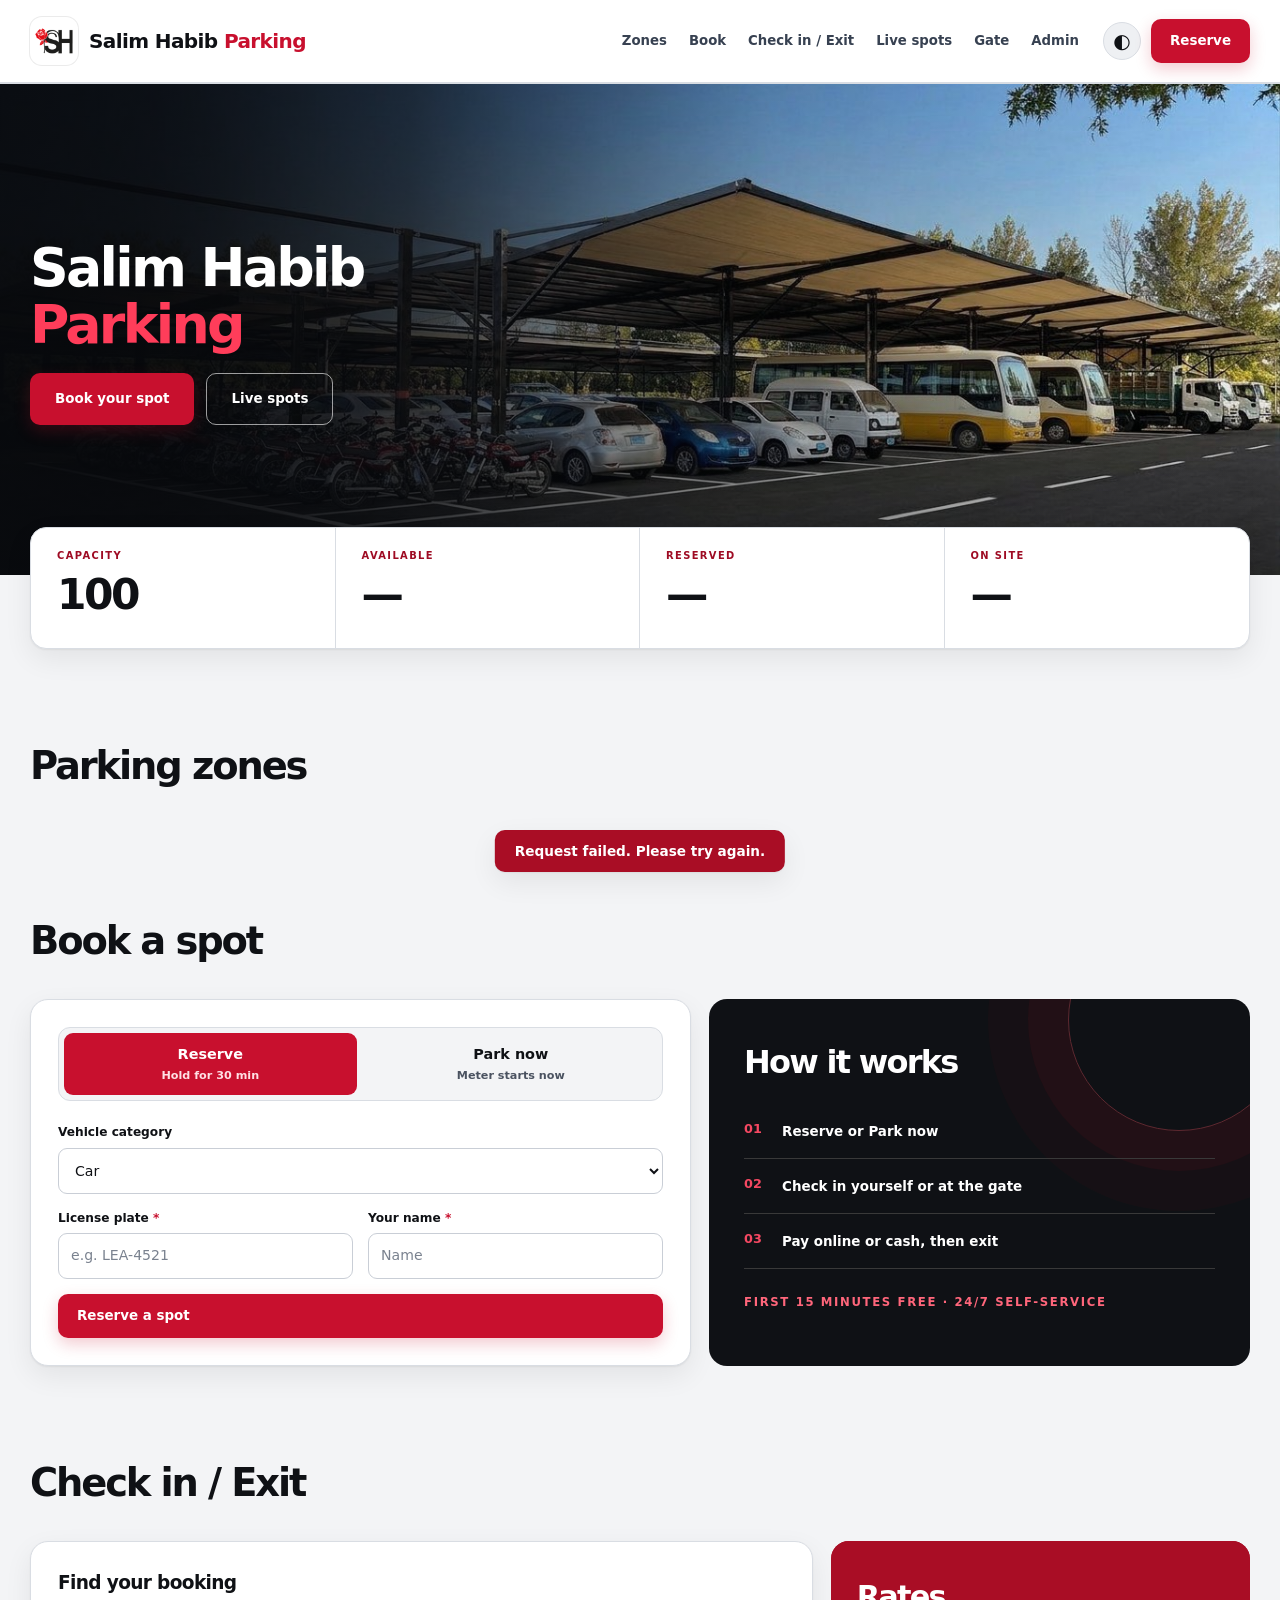
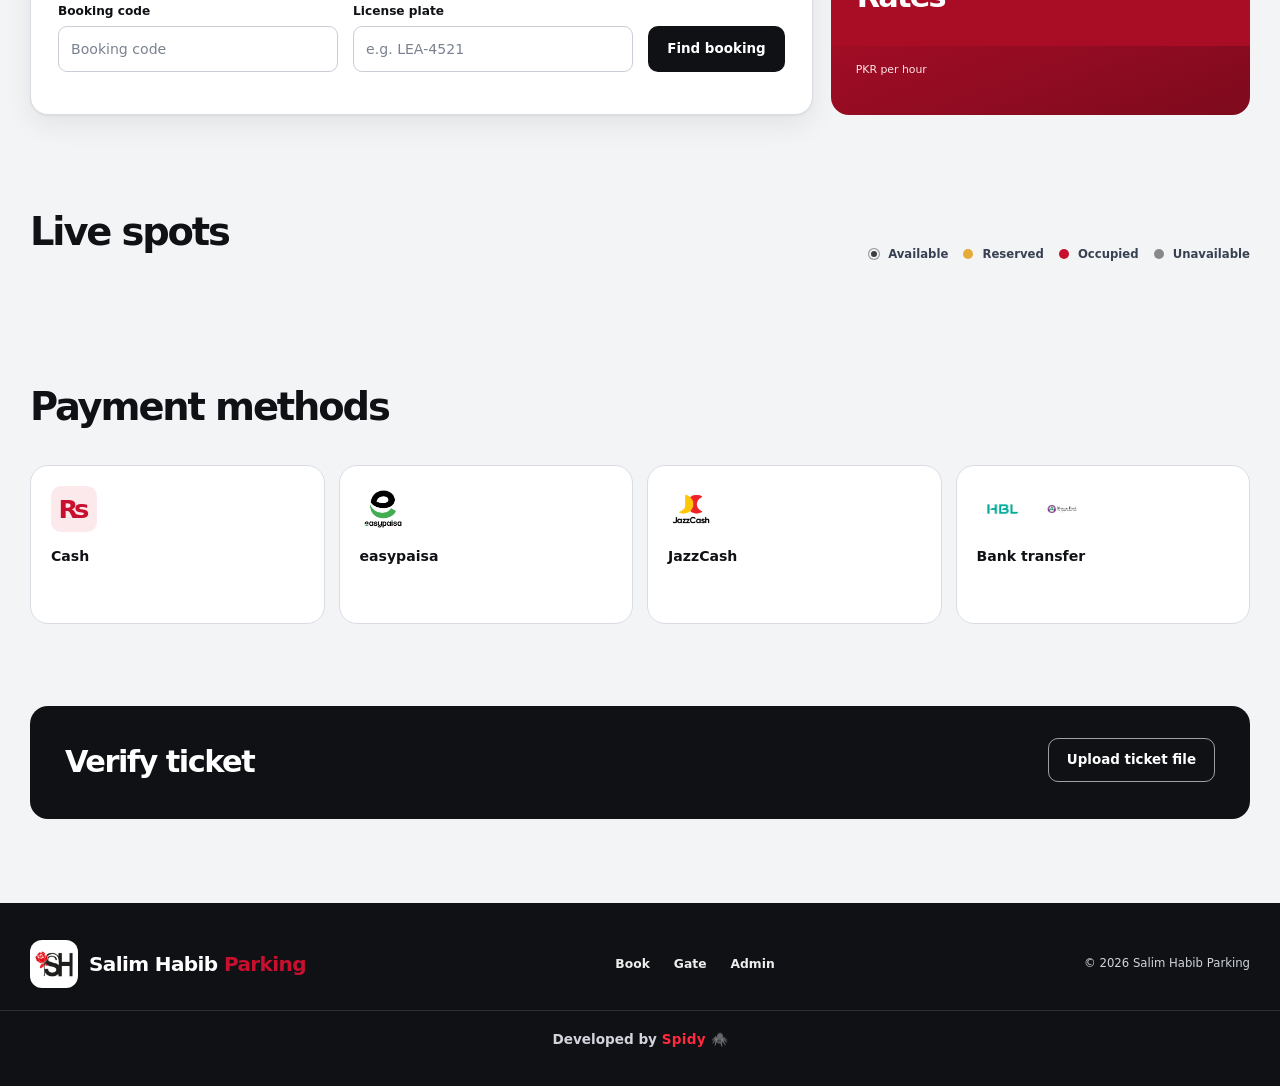
==== commit 1a137236: "Online Reserve vs Park-now, self check-in and self-exit (no staff needed); admin verifies transfers " ====
--- a/web/index.html
+++ b/web/index.html
@@ -12,7 +12,7 @@
 <body>
   <header class="topbar"><div class="shell nav-shell">
     <a class="brand" href="/" aria-label="Salim Habib Parking home"><img class="brand-logo" src="img/sh-logo.png" alt="Salim Habib Parking logo" width="48" height="48"><span><b>Salim Habib <span class="brand-accent">Parking</span></b></span></a>
-    <nav class="nav" id="siteNav" aria-label="Main navigation"><a href="#zones">Zones</a><a href="#booking">Book</a><a href="#manage">My booking</a><a href="#map">Live spots</a><a class="nav-gate" href="/gate">Gate</a><a href="/admin">Admin</a></nav>
+    <nav class="nav" id="siteNav" aria-label="Main navigation"><a href="#zones">Zones</a><a href="#booking">Book</a><a href="#manage">Check in / Exit</a><a href="#map">Live spots</a><a class="nav-gate" href="/gate">Gate</a><a href="/admin">Admin</a></nav>
     <div class="nav-actions"><button id="themeToggle" class="theme-toggle" type="button" title="Theme" aria-label="Switch light / dark theme">◐</button><a class="btn btn-red nav-cta" href="#booking">Reserve</a><button class="burger" id="burger" type="button" aria-controls="siteNav" aria-expanded="false" aria-label="Open menu"><span></span><span></span><span></span></button></div>
   </div></header>
 
@@ -30,16 +30,16 @@
       <section class="section" id="zones"><div class="section-heading"><div><h2>Parking zones</h2></div></div><div class="zone-cards" id="zoneCards" aria-live="polite"></div></section>
 
       <section class="section booking-section" id="booking"><div class="section-heading"><div><h2>Book a spot</h2></div></div>
-        <div class="booking-layout"><div class="panel form-panel"><div class="panel-head"><div class="panel-icon">01</div><div><h3>Reserve a bay</h3></div></div>
+        <div class="booking-layout"><div class="panel form-panel"><div class="mode-switch" role="radiogroup" aria-label="Booking type"><label class="mode-option"><input type="radio" name="bMode" value="reserve" checked><span><b>Reserve</b><small>Hold for 30 min</small></span></label><label class="mode-option"><input type="radio" name="bMode" value="park"><span><b>Park now</b><small>Meter starts now</small></span></label></div>
           <form id="bookingForm" autocomplete="off"><label for="bType">Vehicle category</label><select id="bType" required><option value="CAR">Car</option><option value="MOTORCYCLE">Bike</option><option value="VAN">Van</option><option value="TRUCK">Truck</option><option value="BUS">Bus</option></select>
             <div class="form-row"><div><label for="bPlate">License plate <span class="required">*</span></label><input id="bPlate" required maxlength="15" pattern="[A-Za-z0-9\- ]{2,15}" placeholder="e.g. LEA-4521" autocapitalize="characters"></div><div><label for="bOwner">Your name <span class="required">*</span></label><input id="bOwner" required maxlength="60" placeholder="Name"></div></div>
             <button class="btn btn-red btn-wide" type="submit" id="bookBtn">Reserve a spot</button>
           </form></div>
-          <aside class="process-panel"><h3>How it works</h3><div class="process-steps"><div><span class="process-num">01</span><div><b>Reserve online</b></div></div><div><span class="process-num">02</span><div><b>Check in at the gate</b></div></div><div><span class="process-num">03</span><div><b>Pay and exit</b></div></div></div><div class="process-foot">FIRST 15 MINUTES FREE</div></aside>
+          <aside class="process-panel"><h3>How it works</h3><div class="process-steps"><div><span class="process-num">01</span><div><b>Reserve or Park now</b></div></div><div><span class="process-num">02</span><div><b>Check in yourself or at the gate</b></div></div><div><span class="process-num">03</span><div><b>Pay online or cash, then exit</b></div></div></div><div class="process-foot">FIRST 15 MINUTES FREE · 24/7 SELF-SERVICE</div></aside>
         </div>
       </section>
 
-      <section class="section manage-section" id="manage"><div class="section-heading"><div><h2>My booking</h2></div></div>
+      <section class="section manage-section" id="manage"><div class="section-heading"><div><h2>Check in / Exit</h2></div></div>
         <div class="manage-layout"><div class="panel"><h3>Find your booking</h3><form class="form-row lookup-form" id="lookupForm"><div><label for="lookupId">Booking code</label><input id="lookupId" required maxlength="16" placeholder="Booking code" autocapitalize="characters"></div><div><label for="lookupPlate">License plate</label><input id="lookupPlate" required maxlength="15" placeholder="e.g. LEA-4521" autocapitalize="characters"></div><button class="btn btn-dark" type="submit">Find booking</button></form><div id="bookingResult" class="hidden" aria-live="polite"></div></div>
           <div class="rates-panel"><div class="rates-head"><h3>Rates</h3></div><div id="ratesList"></div><small>PKR per hour</small></div></div>
       </section>
--- a/web/style.css
+++ b/web/style.css
@@ -96,3 +96,4 @@
 @media (max-width:720px){.zone-cards{grid-template-columns:repeat(2,1fr)}}
 @media (max-width:460px){.zone-cards{grid-template-columns:1fr}}
 .zone-foot{gap:8px;flex-wrap:nowrap}.zone-foot span{white-space:nowrap;font-size:.72rem}.zone-foot a{white-space:nowrap}
+.mode-switch{display:grid;grid-template-columns:1fr 1fr;gap:8px;padding:5px;border:1px solid var(--line);border-radius:12px;background:var(--bg);margin-bottom:22px}.mode-option{margin:0;cursor:pointer}.mode-option input{position:absolute;opacity:0;width:1px;height:1px;min-height:0;margin:0;padding:0}.mode-option span{display:block;padding:11px 14px;border-radius:9px;text-align:center;transition:background .2s,color .2s}.mode-option b{display:block;font-size:.9rem}.mode-option small{display:block;font-size:.7rem;font-weight:600;color:var(--muted);margin-top:2px}.mode-option input:checked+span{background:var(--red);color:#fff}.mode-option input:checked+span small{color:#ffe0e5}.mode-option input:focus-visible+span{box-shadow:0 0 0 3px rgba(200,13,42,.25)}
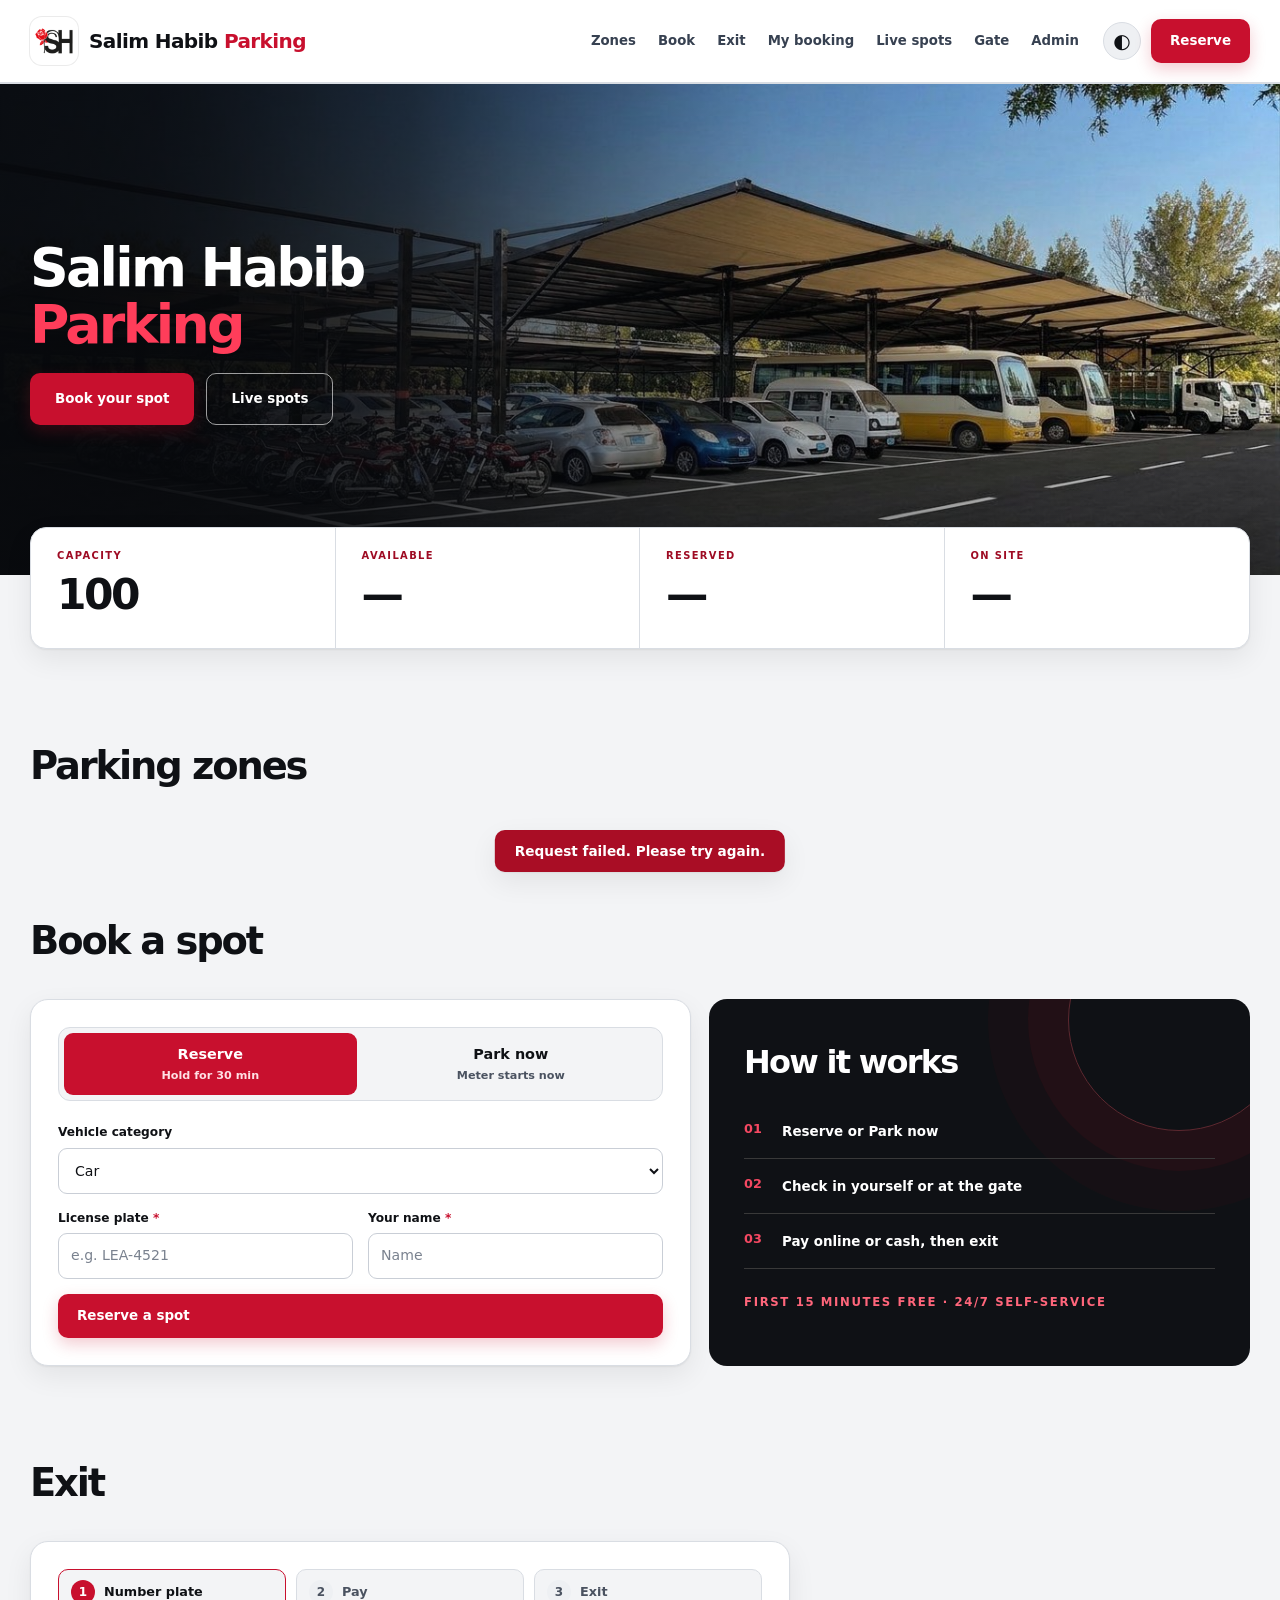
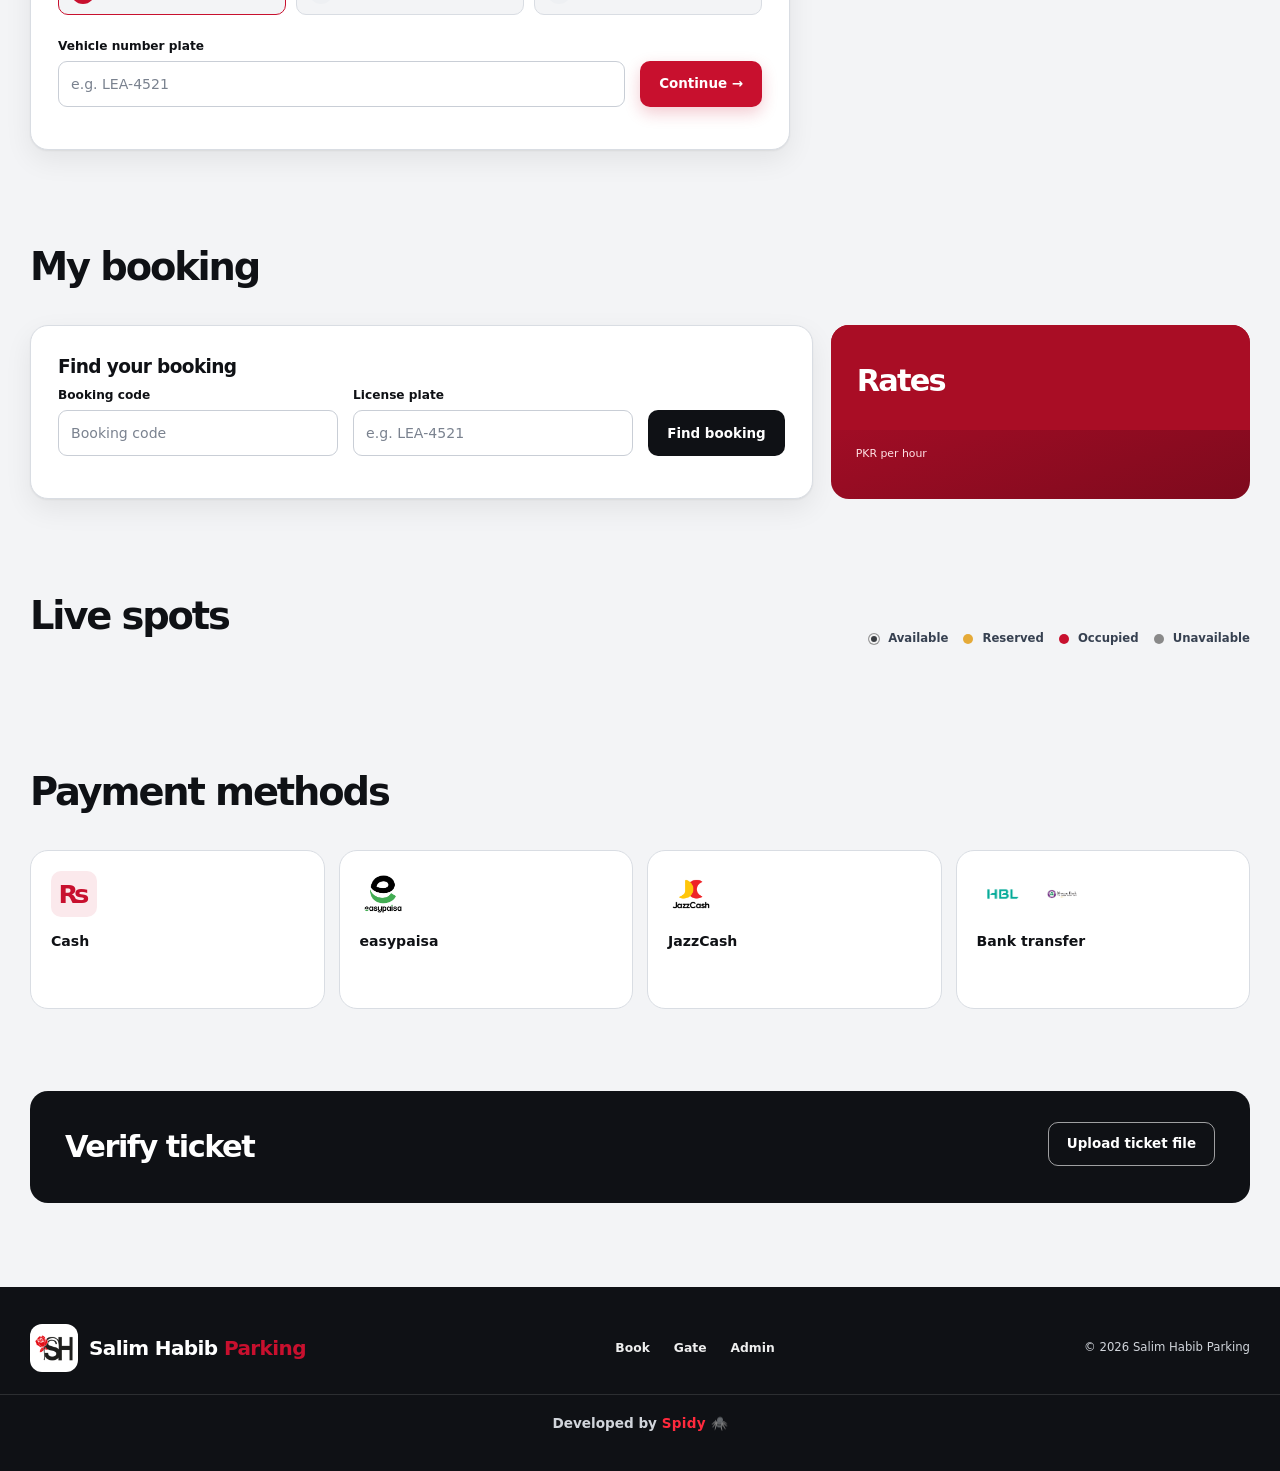
==== commit 209ec5ca: "Simple exit: number plate -> pay -> exit (no booking code needed) Co-authored-by: arena-agent <29705" ====
--- a/web/index.html
+++ b/web/index.html
@@ -12,7 +12,7 @@
 <body>
   <header class="topbar"><div class="shell nav-shell">
     <a class="brand" href="/" aria-label="Salim Habib Parking home"><img class="brand-logo" src="img/sh-logo.png" alt="Salim Habib Parking logo" width="48" height="48"><span><b>Salim Habib <span class="brand-accent">Parking</span></b></span></a>
-    <nav class="nav" id="siteNav" aria-label="Main navigation"><a href="#zones">Zones</a><a href="#booking">Book</a><a href="#manage">Check in / Exit</a><a href="#map">Live spots</a><a class="nav-gate" href="/gate">Gate</a><a href="/admin">Admin</a></nav>
+    <nav class="nav" id="siteNav" aria-label="Main navigation"><a href="#zones">Zones</a><a href="#booking">Book</a><a href="#exit">Exit</a><a href="#manage">My booking</a><a href="#map">Live spots</a><a class="nav-gate" href="/gate">Gate</a><a href="/admin">Admin</a></nav>
     <div class="nav-actions"><button id="themeToggle" class="theme-toggle" type="button" title="Theme" aria-label="Switch light / dark theme">◐</button><a class="btn btn-red nav-cta" href="#booking">Reserve</a><button class="burger" id="burger" type="button" aria-controls="siteNav" aria-expanded="false" aria-label="Open menu"><span></span><span></span><span></span></button></div>
   </div></header>
 
@@ -39,7 +39,12 @@
         </div>
       </section>
 
-      <section class="section manage-section" id="manage"><div class="section-heading"><div><h2>Check in / Exit</h2></div></div>
+      <section class="section exit-section" id="exit"><div class="section-heading"><div><h2>Exit</h2></div></div>
+        <div class="panel exit-panel"><ol class="exit-steps"><li class="active" data-step="1"><span>1</span>Number plate</li><li data-step="2"><span>2</span>Pay</li><li data-step="3"><span>3</span>Exit</li></ol>
+          <form class="form-row lookup-form" id="exitForm" autocomplete="off"><div><label for="exitPlate">Vehicle number plate</label><input id="exitPlate" required maxlength="15" placeholder="e.g. LEA-4521" autocapitalize="characters"></div><button class="btn btn-red" type="submit" id="exitFind">Continue →</button></form>
+          <div id="exitResult" aria-live="polite"></div></div>
+      </section>
+      <section class="section manage-section" id="manage"><div class="section-heading"><div><h2>My booking</h2></div></div>
         <div class="manage-layout"><div class="panel"><h3>Find your booking</h3><form class="form-row lookup-form" id="lookupForm"><div><label for="lookupId">Booking code</label><input id="lookupId" required maxlength="16" placeholder="Booking code" autocapitalize="characters"></div><div><label for="lookupPlate">License plate</label><input id="lookupPlate" required maxlength="15" placeholder="e.g. LEA-4521" autocapitalize="characters"></div><button class="btn btn-dark" type="submit">Find booking</button></form><div id="bookingResult" class="hidden" aria-live="polite"></div></div>
           <div class="rates-panel"><div class="rates-head"><h3>Rates</h3></div><div id="ratesList"></div><small>PKR per hour</small></div></div>
       </section>
--- a/web/style.css
+++ b/web/style.css
@@ -97,3 +97,4 @@
 @media (max-width:460px){.zone-cards{grid-template-columns:1fr}}
 .zone-foot{gap:8px;flex-wrap:nowrap}.zone-foot span{white-space:nowrap;font-size:.72rem}.zone-foot a{white-space:nowrap}
 .mode-switch{display:grid;grid-template-columns:1fr 1fr;gap:8px;padding:5px;border:1px solid var(--line);border-radius:12px;background:var(--bg);margin-bottom:22px}.mode-option{margin:0;cursor:pointer}.mode-option input{position:absolute;opacity:0;width:1px;height:1px;min-height:0;margin:0;padding:0}.mode-option span{display:block;padding:11px 14px;border-radius:9px;text-align:center;transition:background .2s,color .2s}.mode-option b{display:block;font-size:.9rem}.mode-option small{display:block;font-size:.7rem;font-weight:600;color:var(--muted);margin-top:2px}.mode-option input:checked+span{background:var(--red);color:#fff}.mode-option input:checked+span small{color:#ffe0e5}.mode-option input:focus-visible+span{box-shadow:0 0 0 3px rgba(200,13,42,.25)}
+.exit-panel{max-width:760px}.exit-steps{display:flex;gap:10px;list-style:none;padding:0;margin:0 0 22px}.exit-steps li{flex:1;display:flex;align-items:center;gap:9px;padding:10px 12px;border:1px solid var(--line);border-radius:10px;font-size:.8rem;font-weight:800;color:var(--muted);background:var(--bg)}.exit-steps li span{width:24px;height:24px;border-radius:50%;display:grid;place-items:center;background:var(--surface-2);font-size:.75rem}.exit-steps li.active{color:var(--ink);border-color:var(--red)}.exit-steps li.active span{background:var(--red);color:#fff}.exit-summary{display:grid;grid-template-columns:repeat(4,1fr);gap:12px;padding:16px;border:1px solid var(--line);border-radius:12px;background:var(--bg);margin:6px 0 18px}.exit-summary span{display:block;font-size:.64rem;letter-spacing:.08em;font-weight:800;color:var(--muted);text-transform:uppercase}.exit-summary strong{display:block;font-size:.95rem;margin-top:3px;overflow-wrap:anywhere}.exit-pay-title{margin:0 0 4px}.exit-done{display:flex;align-items:center;flex-wrap:wrap;gap:14px;padding:18px;border-radius:12px;background:#e9f8ed;color:#16733e}.exit-done b{font-size:1.1rem}.exit-done span{flex:1;color:var(--ink);font-size:.85rem}[data-theme="dark"] .exit-done{background:#1b3725;color:#87d8a0}@media(max-width:700px){.exit-summary{grid-template-columns:repeat(2,1fr)}.exit-steps li{font-size:.72rem;padding:8px}}
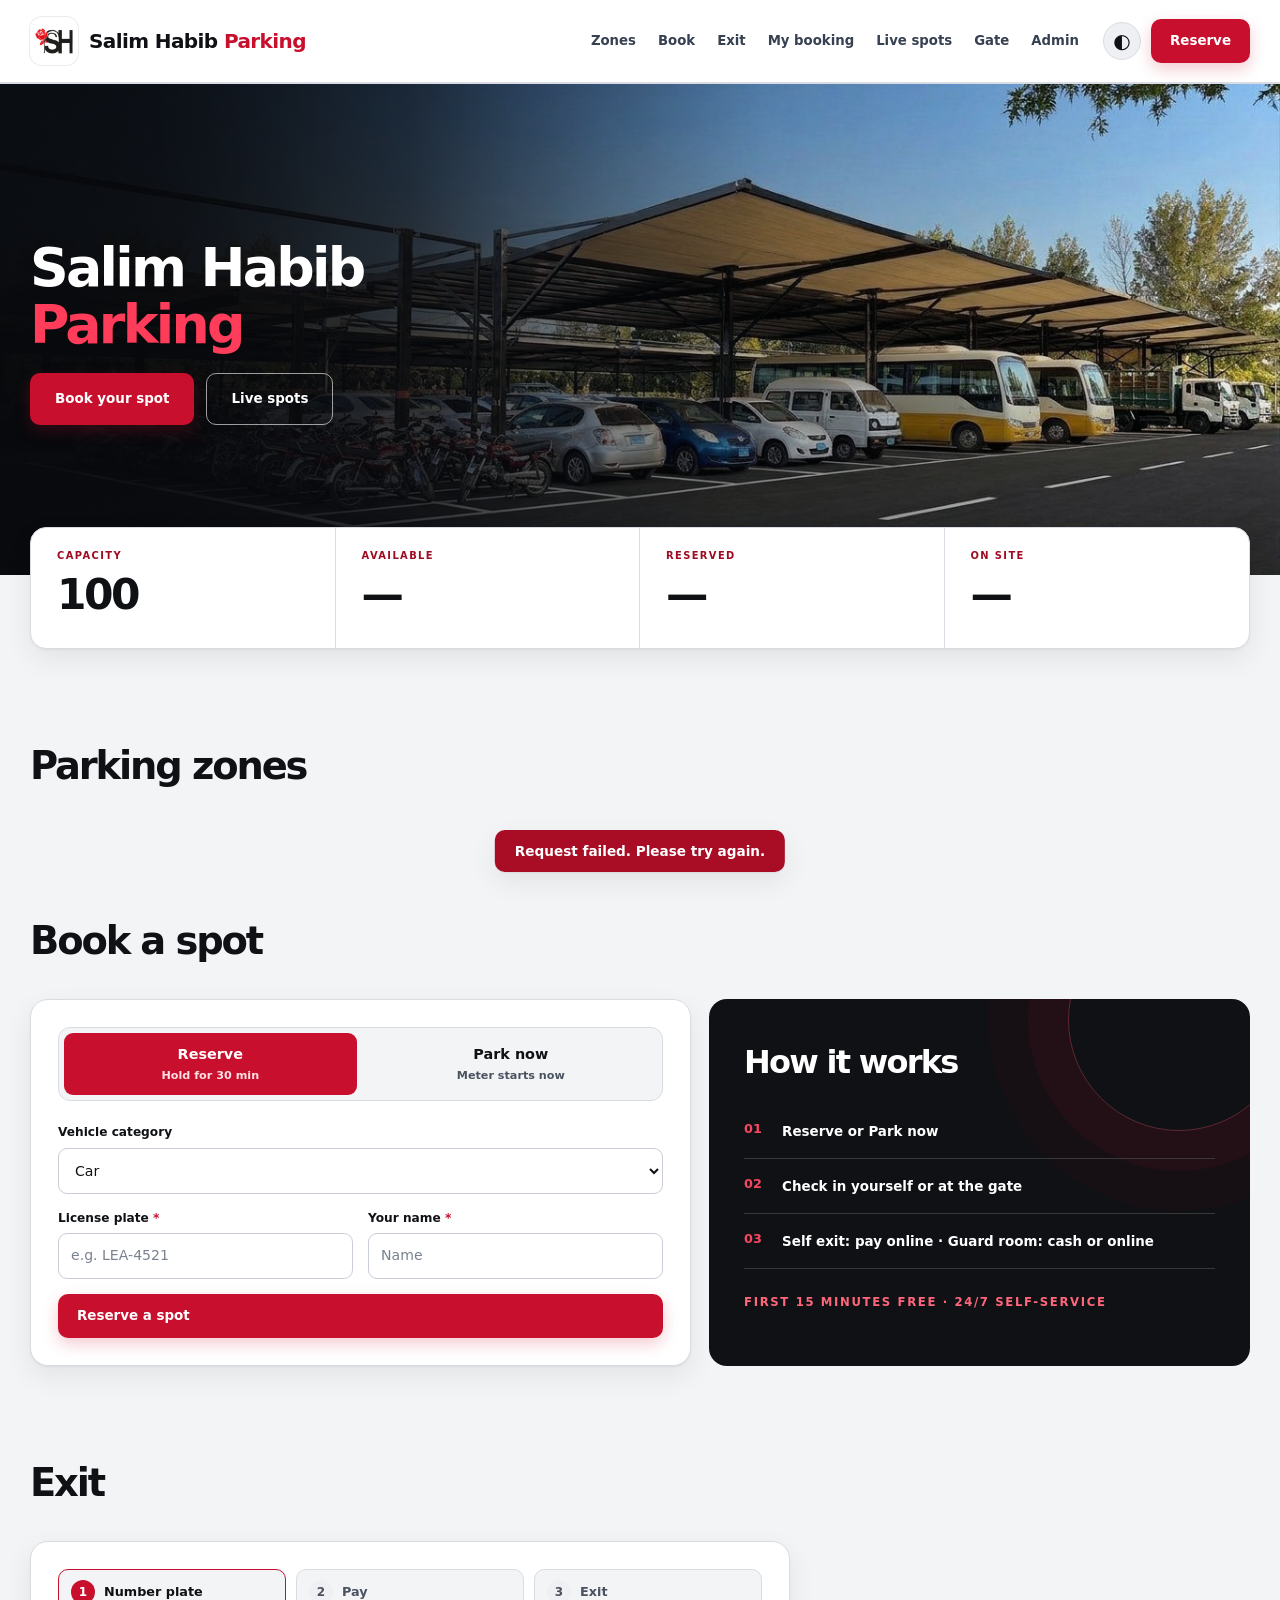
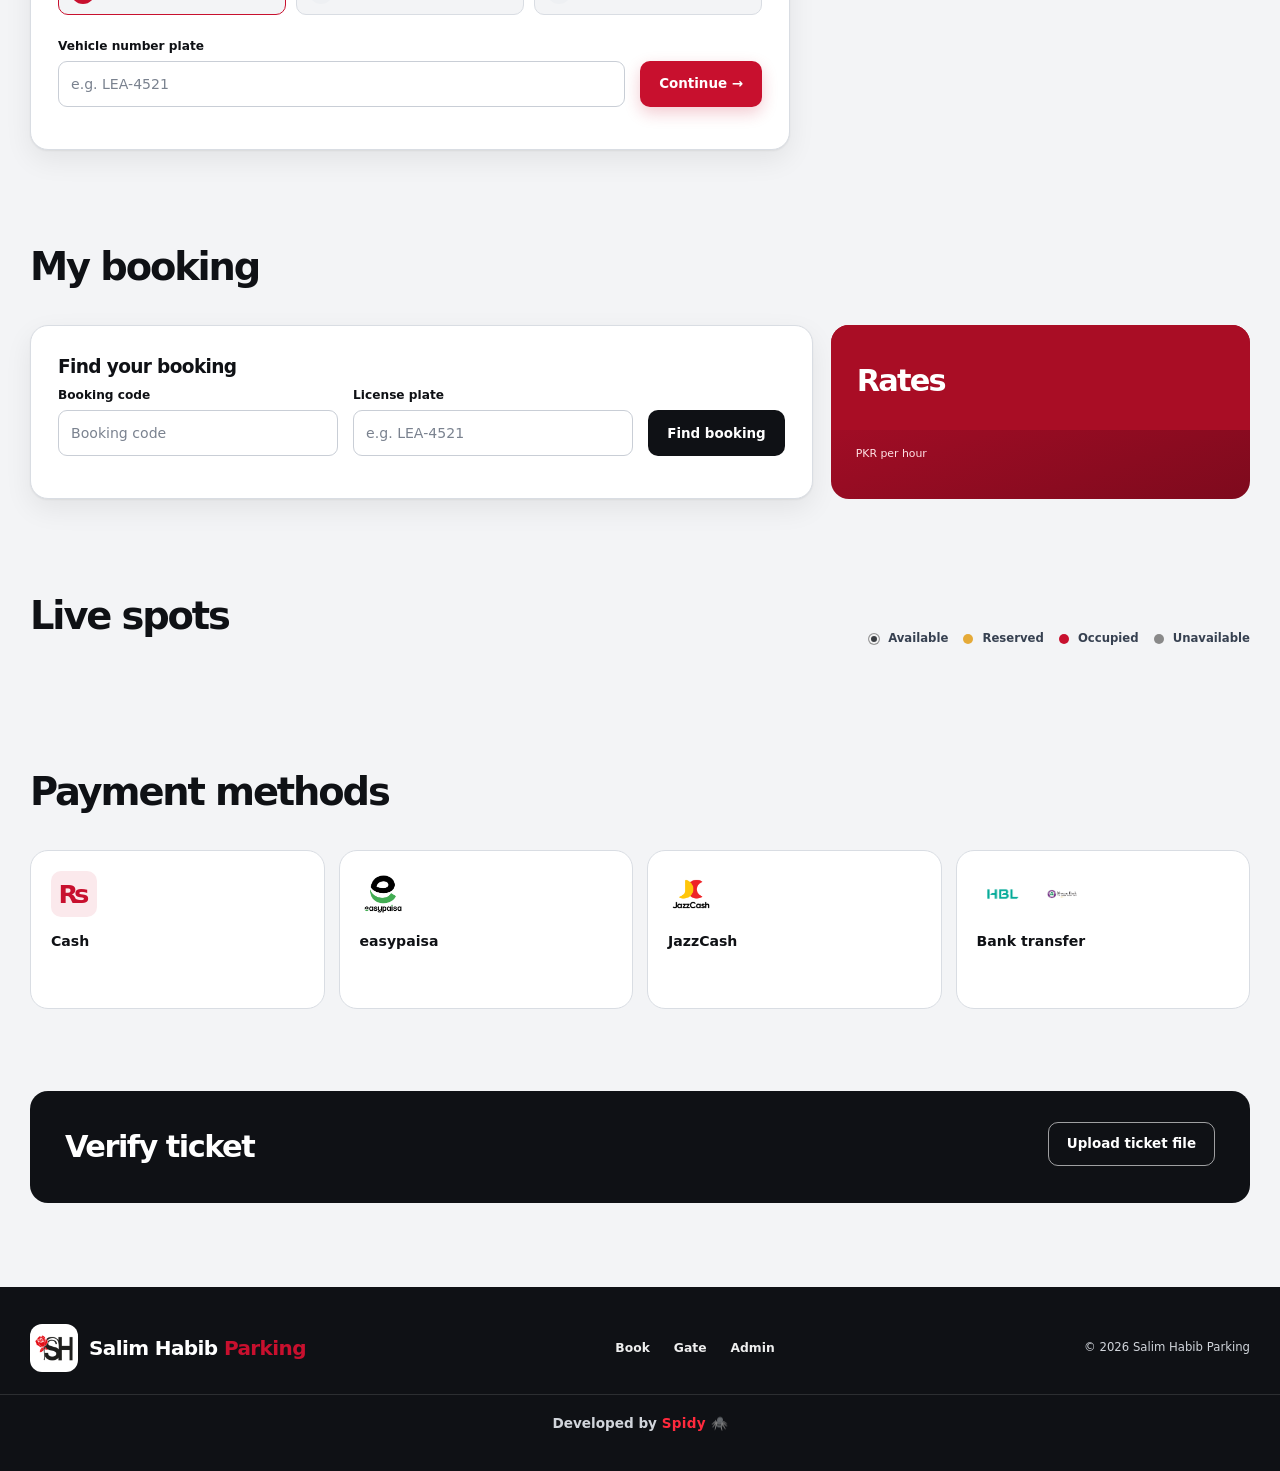
==== commit 04d29333: "Self exit is online-only; cash (offline) only at the guard room Co-authored-by: arena-agent <2970537" ====
--- a/web/index.html
+++ b/web/index.html
@@ -35,7 +35,7 @@
             <div class="form-row"><div><label for="bPlate">License plate <span class="required">*</span></label><input id="bPlate" required maxlength="15" pattern="[A-Za-z0-9\- ]{2,15}" placeholder="e.g. LEA-4521" autocapitalize="characters"></div><div><label for="bOwner">Your name <span class="required">*</span></label><input id="bOwner" required maxlength="60" placeholder="Name"></div></div>
             <button class="btn btn-red btn-wide" type="submit" id="bookBtn">Reserve a spot</button>
           </form></div>
-          <aside class="process-panel"><h3>How it works</h3><div class="process-steps"><div><span class="process-num">01</span><div><b>Reserve or Park now</b></div></div><div><span class="process-num">02</span><div><b>Check in yourself or at the gate</b></div></div><div><span class="process-num">03</span><div><b>Pay online or cash, then exit</b></div></div></div><div class="process-foot">FIRST 15 MINUTES FREE · 24/7 SELF-SERVICE</div></aside>
+          <aside class="process-panel"><h3>How it works</h3><div class="process-steps"><div><span class="process-num">01</span><div><b>Reserve or Park now</b></div></div><div><span class="process-num">02</span><div><b>Check in yourself or at the gate</b></div></div><div><span class="process-num">03</span><div><b>Self exit: pay online · Guard room: cash or online</b></div></div></div><div class="process-foot">FIRST 15 MINUTES FREE · 24/7 SELF-SERVICE</div></aside>
         </div>
       </section>
 
--- a/web/style.css
+++ b/web/style.css
@@ -98,3 +98,8 @@
 .zone-foot{gap:8px;flex-wrap:nowrap}.zone-foot span{white-space:nowrap;font-size:.72rem}.zone-foot a{white-space:nowrap}
 .mode-switch{display:grid;grid-template-columns:1fr 1fr;gap:8px;padding:5px;border:1px solid var(--line);border-radius:12px;background:var(--bg);margin-bottom:22px}.mode-option{margin:0;cursor:pointer}.mode-option input{position:absolute;opacity:0;width:1px;height:1px;min-height:0;margin:0;padding:0}.mode-option span{display:block;padding:11px 14px;border-radius:9px;text-align:center;transition:background .2s,color .2s}.mode-option b{display:block;font-size:.9rem}.mode-option small{display:block;font-size:.7rem;font-weight:600;color:var(--muted);margin-top:2px}.mode-option input:checked+span{background:var(--red);color:#fff}.mode-option input:checked+span small{color:#ffe0e5}.mode-option input:focus-visible+span{box-shadow:0 0 0 3px rgba(200,13,42,.25)}
 .exit-panel{max-width:760px}.exit-steps{display:flex;gap:10px;list-style:none;padding:0;margin:0 0 22px}.exit-steps li{flex:1;display:flex;align-items:center;gap:9px;padding:10px 12px;border:1px solid var(--line);border-radius:10px;font-size:.8rem;font-weight:800;color:var(--muted);background:var(--bg)}.exit-steps li span{width:24px;height:24px;border-radius:50%;display:grid;place-items:center;background:var(--surface-2);font-size:.75rem}.exit-steps li.active{color:var(--ink);border-color:var(--red)}.exit-steps li.active span{background:var(--red);color:#fff}.exit-summary{display:grid;grid-template-columns:repeat(4,1fr);gap:12px;padding:16px;border:1px solid var(--line);border-radius:12px;background:var(--bg);margin:6px 0 18px}.exit-summary span{display:block;font-size:.64rem;letter-spacing:.08em;font-weight:800;color:var(--muted);text-transform:uppercase}.exit-summary strong{display:block;font-size:.95rem;margin-top:3px;overflow-wrap:anywhere}.exit-pay-title{margin:0 0 4px}.exit-done{display:flex;align-items:center;flex-wrap:wrap;gap:14px;padding:18px;border-radius:12px;background:#e9f8ed;color:#16733e}.exit-done b{font-size:1.1rem}.exit-done span{flex:1;color:var(--ink);font-size:.85rem}[data-theme="dark"] .exit-done{background:#1b3725;color:#87d8a0}@media(max-width:700px){.exit-summary{grid-template-columns:repeat(2,1fr)}.exit-steps li{font-size:.72rem;padding:8px}}
+.pay-proof{margin-top:4px}.or-divider{display:flex;align-items:center;gap:10px;color:var(--muted);font-size:.72rem;font-weight:800;text-transform:uppercase;letter-spacing:.1em;margin:0 0 12px}.or-divider:before,.or-divider:after{content:"";flex:1;height:1px;background:var(--line)}.upload-box{display:flex;flex-direction:column;align-items:center;justify-content:center;gap:10px;min-height:70px;padding:14px;border:1.5px dashed var(--line);border-radius:11px;background:var(--bg);cursor:pointer;text-align:center;font-size:.82rem;font-weight:750;color:var(--ink);margin-bottom:16px;transition:border-color .2s}.upload-box:hover{border-color:var(--red)}.upload-box.has-file{border-style:solid;border-color:#2c9a57;color:#16733e}.upload-box input{display:none}.upload-preview{max-width:100%;max-height:170px;border-radius:8px;border:1px solid var(--line)}
+.pay-tabs{display:grid;grid-template-columns:1fr 1fr;gap:8px;margin:0 0 16px}.pay-tab{min-height:44px;border:1px solid var(--line);border-radius:10px;background:var(--surface);color:var(--ink);font-weight:800;font-size:.85rem;cursor:pointer}.pay-tab.active{border-color:var(--red);background:var(--red);color:#fff}
+.barrier-overlay{position:fixed;inset:0;z-index:1000;display:flex;flex-direction:column;align-items:center;justify-content:center;gap:8px;background:rgba(10,12,16,.82);color:#fff;opacity:0;transition:opacity .25s;cursor:pointer}.barrier-overlay.open{opacity:1}.barrier-overlay b{font-size:1.7rem;letter-spacing:-.03em;color:#6ee79a}.barrier-overlay span{font-size:.95rem;color:#e6e6e6}.barrier-scene{position:relative;width:260px;height:150px;margin-bottom:14px}.barrier-post{position:absolute;left:20px;bottom:0;width:34px;height:92px;border-radius:6px 6px 0 0;background:linear-gradient(#3b3f47,#23262c);box-shadow:inset 0 0 0 2px #50555f}.barrier-arm{position:absolute;left:37px;bottom:70px;width:210px;height:14px;border-radius:7px;transform-origin:0 50%;transform:rotate(0);transition:transform 1.1s cubic-bezier(.3,1.25,.5,1) .2s;background:repeating-linear-gradient(90deg,#c80d2a 0 26px,#fff 26px 52px);box-shadow:0 3px 8px rgba(0,0,0,.4)}.barrier-overlay.open .barrier-arm{transform:rotate(-78deg)}.barrier-light{position:absolute;left:29px;bottom:100px;width:16px;height:16px;border-radius:50%;background:#e03131;box-shadow:0 0 12px #e03131;transition:background .2s .6s,box-shadow .2s .6s}.barrier-overlay.open .barrier-light{background:#2fd06b;box-shadow:0 0 16px #2fd06b}
+.pending-box{margin-top:15px;padding:14px;border-radius:10px;background:#e9f8ed;border-left:3px solid #2c9a57}.pending-box p{margin:0 0 12px;font-size:.84rem;font-weight:700;color:#16582f}[data-theme="dark"] .pending-box{background:#1b3725}[data-theme="dark"] .pending-box p{color:#b9efc9}
+.photo-overlay{position:fixed;inset:0;z-index:1000;background:rgba(0,0,0,.75);display:grid;place-items:center;padding:20px}.photo-card{background:var(--surface);border-radius:14px;padding:18px;max-width:min(560px,100%);max-height:92vh;display:flex;flex-direction:column;gap:12px;overflow:auto}.photo-card img{max-width:100%;max-height:70vh;object-fit:contain;border-radius:8px;border:1px solid var(--line)}
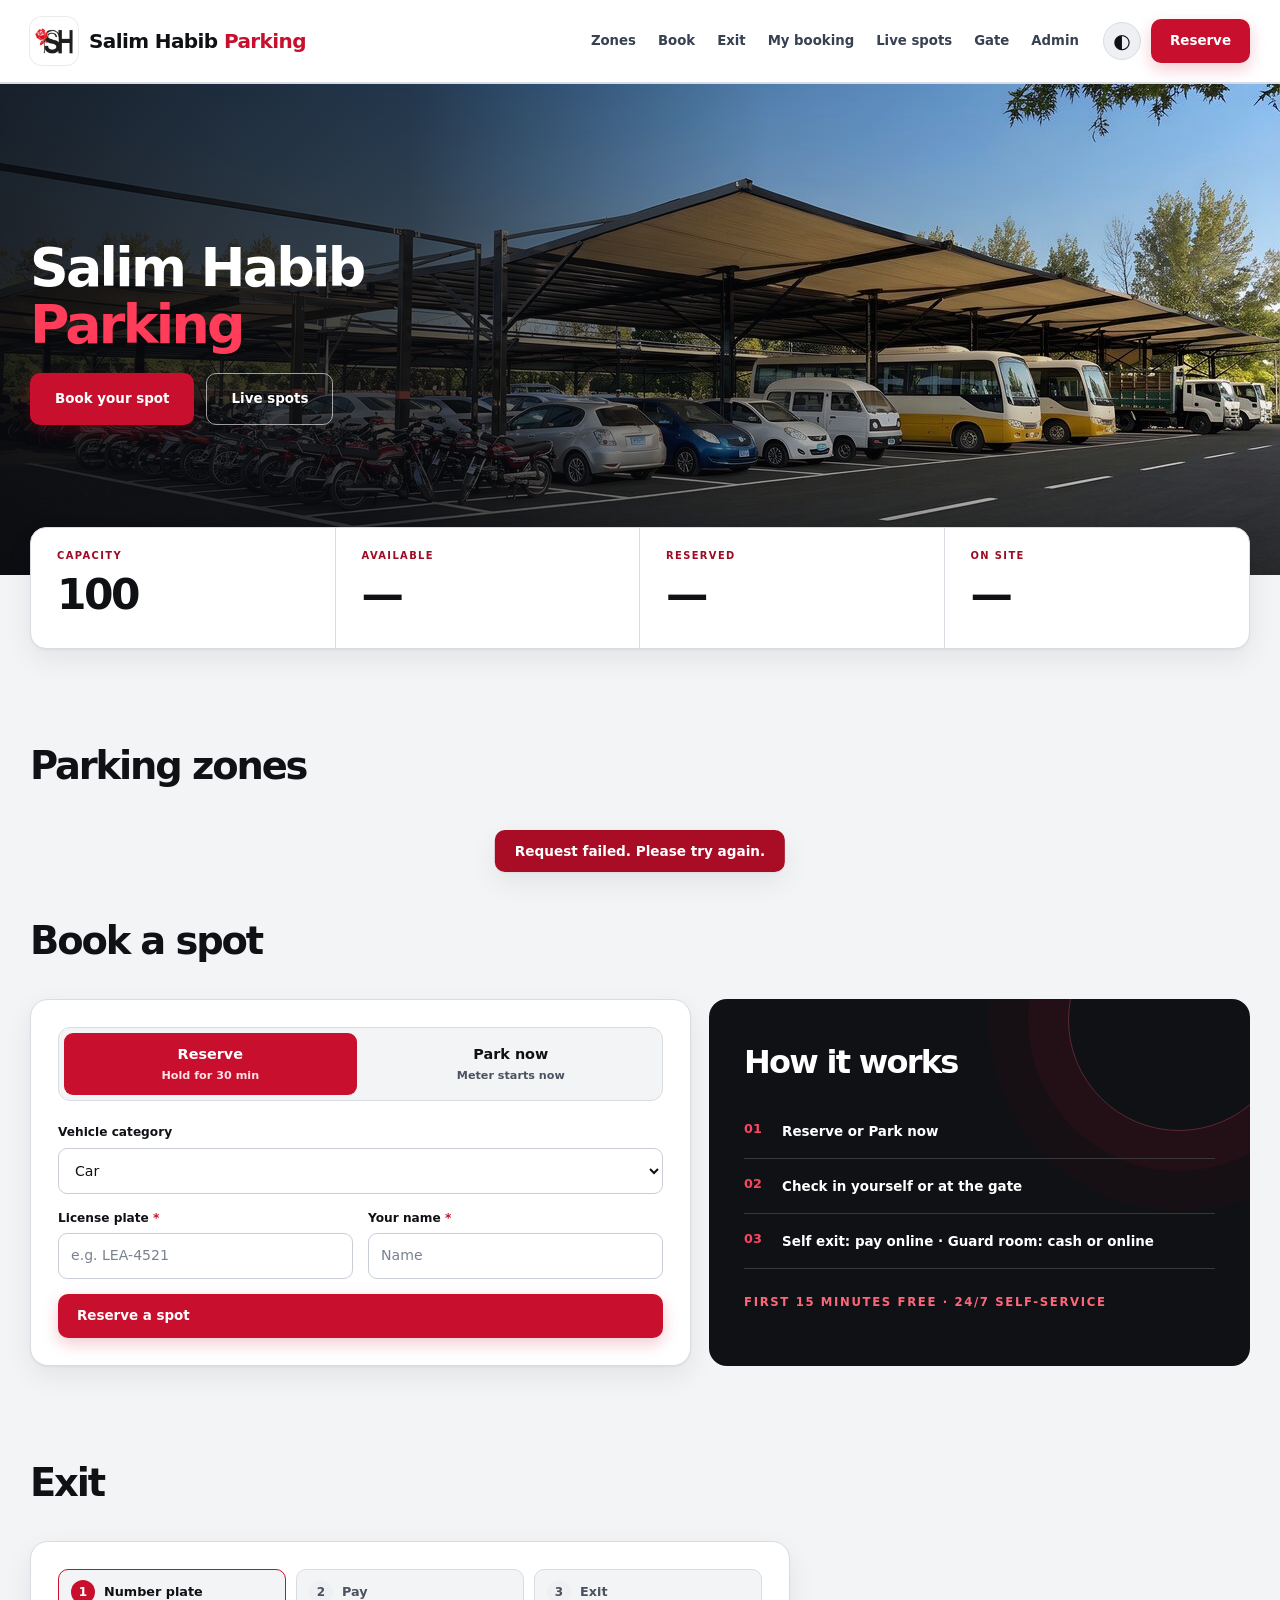
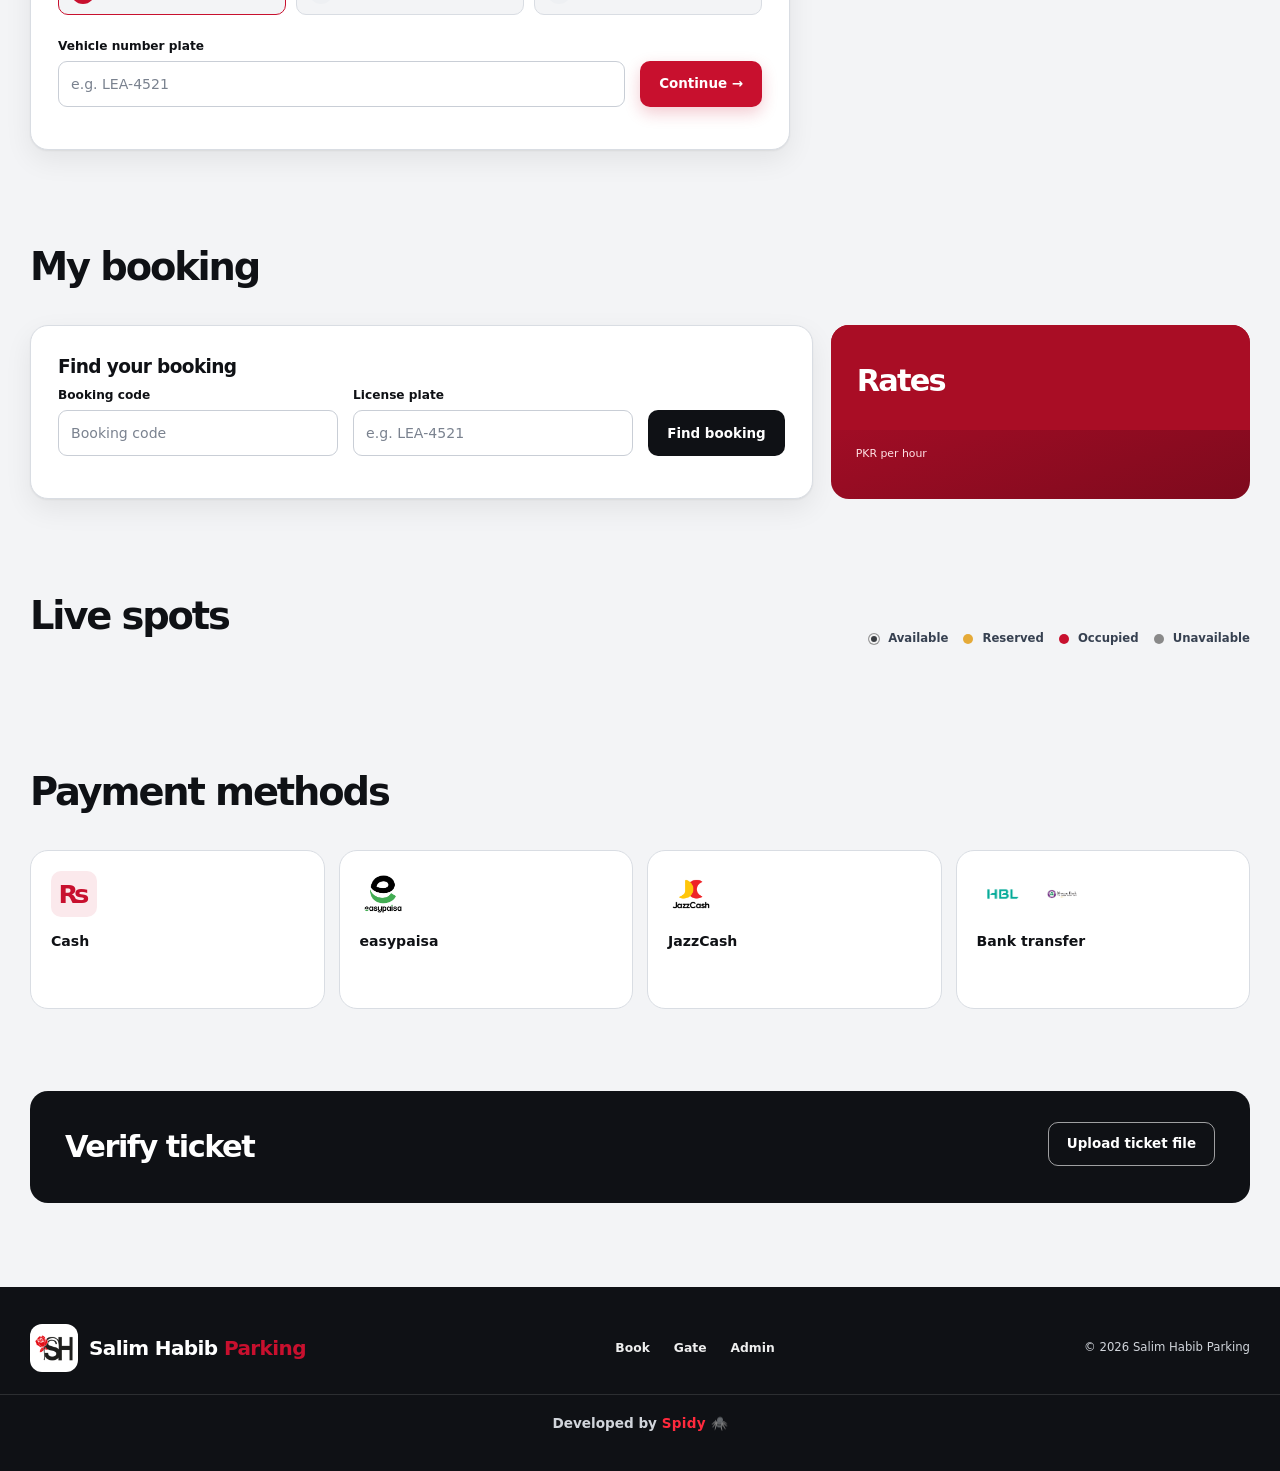
==== commit bbff6644: "Hero image: sharp 2560px (AI-upscaled) + 1280px mobile version via srcset Co-authored-by: arena-agen" ====
--- a/web/index.html
+++ b/web/index.html
@@ -17,7 +17,7 @@
   </div></header>
 
   <main>
-    <section class="hero" id="top"><img class="hero-photo" src="img/hero-parking.jpg?v=3" alt="Shaded parking lot with bikes, cars, vans, trucks and buses" id="heroImg"><div class="hero-overlay"></div>
+    <section class="hero" id="top"><img class="hero-photo" src="img/hero-parking.jpg?v=4" srcset="img/hero-parking-1280.jpg?v=4 1280w, img/hero-parking.jpg?v=4 2560w" sizes="100vw" width="2560" height="1429" fetchpriority="high" decoding="async" alt="Shaded parking lot with bikes, cars, vans, trucks and buses" id="heroImg"><div class="hero-overlay"></div>
       <div class="shell hero-inner"><div class="hero-content">
         <h1>Salim Habib<br><em>Parking</em></h1>
         <div class="hero-actions"><a href="#booking" class="btn btn-red btn-lg">Book your spot</a><a href="#map" class="btn btn-outline-white btn-lg">Live spots</a></div>
